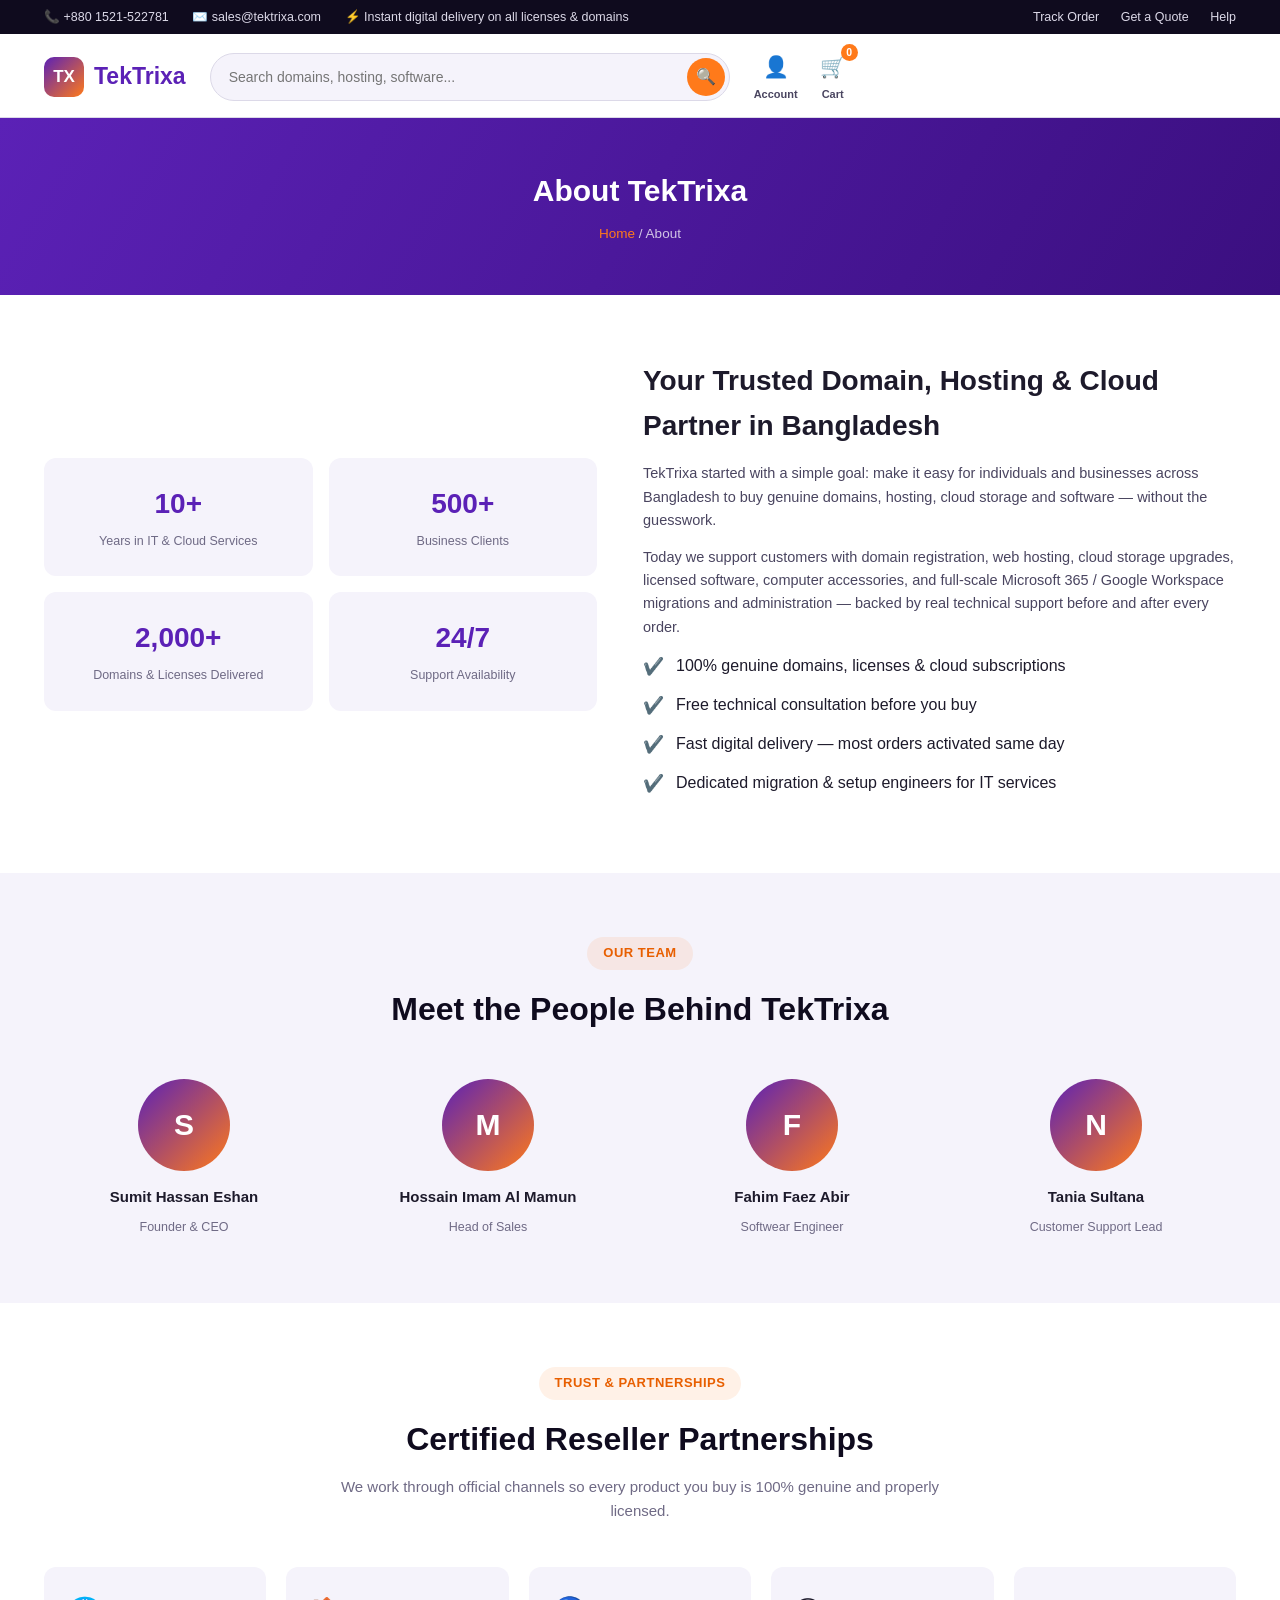
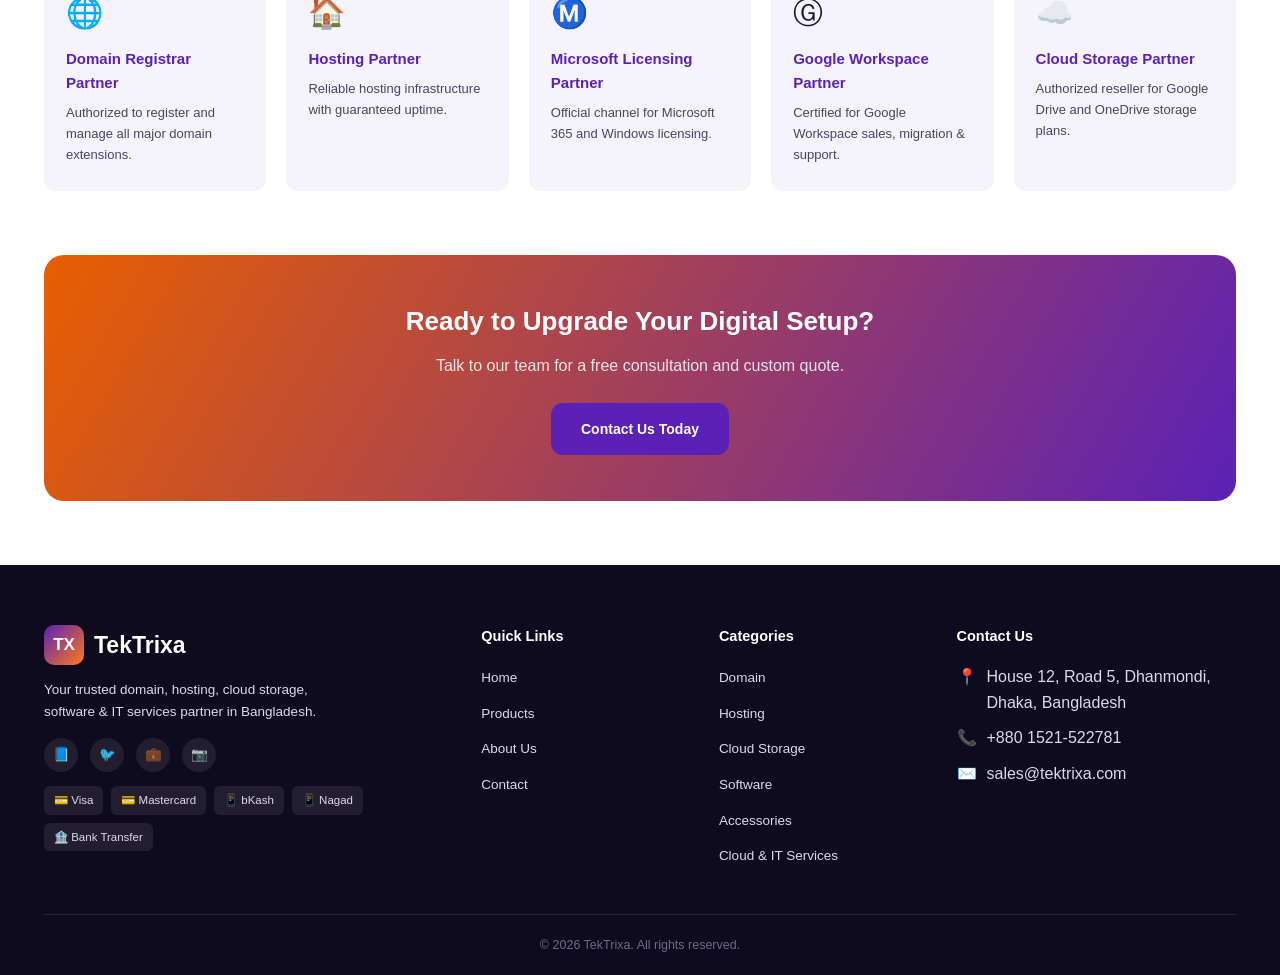
==== about.html @ f8a64059 "Update about.html" ====
<!DOCTYPE html>
<html lang="en">
<head>
  <meta charset="UTF-8" />
  <meta name="viewport" content="width=device-width, initial-scale=1.0" />
  <title>About Us | TekTrixa</title>
  <meta name="description" content="Learn about TekTrixa — Bangladesh's trusted partner for domains, hosting, cloud storage, software licensing and IT services." />
  <link rel="icon" href="data:image/svg+xml,<svg xmlns=%22http://www.w3.org/2000/svg%22 viewBox=%220 0 100 100%22><text y=%22.9em%22 font-size=%2290%22>⚡</text></svg>" />
  <link rel="stylesheet" href="css/style.css" />
</head>
<body>

  <div class="top-bar">
    <div class="container">
      <div class="tb-left">
        <span>📞 +880 1521-522781</span>
        <span>✉️ sales@tektrixa.com</span>
        <span>⚡ Instant digital delivery on all licenses & domains</span>
      </div>
      <div class="tb-right">
        <a href="contact.html">Track Order</a>
        <a href="contact.html">Get a Quote</a>
        <a href="contact.html">Help</a>
      </div>
    </div>
  </div>

  <header class="navbar">
    <div class="container">
      <a href="index.html" class="logo"><span class="logo-mark">TX</span> TekTrixa</a>
      <div class="navbar-search">
        <input type="text" placeholder="Search domains, hosting, software..." class="site-search" onkeydown="if(event.key==='Enter'){window.location.href='products.html?q='+encodeURIComponent(this.value)}" />
        <button onclick="window.location.href='products.html?q='+encodeURIComponent(document.querySelector('.navbar-search input').value)">🔍</button>
      </div>
      <div class="nav-actions">
        <a href="about.html" class="nav-action-item"><span class="icon">👤</span>Account</a>
        <a href="cart.html" class="nav-action-item"><span class="icon">🛒</span>Cart<span class="cart-count">0</span></a>
        <button class="hamburger" onclick="toggleMobileNav()">☰</button>
      </div>
    </div>
    <div class="mobile-nav" id="mobile-nav">
      <a href="index.html">Home</a>
      <a href="products.html">Products</a>
      <a href="about.html">About</a>
      <a href="contact.html">Contact</a>
      <a href="cart.html">Cart</a>
    </div>
  </header>

  <div class="page-header">
    <div class="container">
      <h1>About TekTrixa</h1>
      <div class="breadcrumb"><a href="index.html">Home</a> / About</div>
    </div>
  </div>

  <section>
    <div class="container">
      <div class="about-grid">
        <div class="about-visual">
          <div class="stat-box">
            <div class="card"><strong>10+</strong><span>Years in IT & Cloud Services</span></div>
            <div class="card"><strong>500+</strong><span>Business Clients</span></div>
            <div class="card"><strong>2,000+</strong><span>Domains & Licenses Delivered</span></div>
            <div class="card"><strong>24/7</strong><span>Support Availability</span></div>
          </div>
        </div>
        <div class="about-text">
          <h2>Your Trusted Domain, Hosting & Cloud Partner in Bangladesh</h2>
          <p>TekTrixa started with a simple goal: make it easy for individuals and businesses across Bangladesh to buy genuine domains, hosting, cloud storage and software — without the guesswork.</p>
          <p>Today we support customers with domain registration, web hosting, cloud storage upgrades, licensed software, computer accessories, and full-scale Microsoft 365 / Google Workspace migrations and administration — backed by real technical support before and after every order.</p>
          <ul class="mission-list">
            <li><span class="icon">✔️</span> <span>100% genuine domains, licenses & cloud subscriptions</span></li>
            <li><span class="icon">✔️</span> <span>Free technical consultation before you buy</span></li>
            <li><span class="icon">✔️</span> <span>Fast digital delivery — most orders activated same day</span></li>
            <li><span class="icon">✔️</span> <span>Dedicated migration & setup engineers for IT services</span></li>
          </ul>
        </div>
      </div>
    </div>
  </section>

  <section style="background: var(--gray-100);">
    <div class="container">
      <div class="section-header">
        <span class="eyebrow">Our Team</span>
        <h2>Meet the People Behind TekTrixa</h2>
      </div>
      <div class="team-grid">
        <div class="team-card"><div class="avatar">S</div><h3>Sumit Hassan Eshan</h3><span>Founder & CEO</span></div>
        <div class="team-card"><div class="avatar">M</div><h3>Hossain Imam Al Mamun</h3><span>Head of Sales</span></div>
        <div class="team-card"><div class="avatar">F</div><h3>Fahim Faez Abir</h3><span>Softwear Engineer</span></div>
        <div class="team-card"><div class="avatar">N</div><h3>Tania Sultana</h3><span>Customer Support Lead</span></div>
      </div>
    </div>
  </section>

  <section>
    <div class="container">
      <div class="section-header">
        <span class="eyebrow">Trust & Partnerships</span>
        <h2>Certified Reseller Partnerships</h2>
        <p>We work through official channels so every product you buy is 100% genuine and properly licensed.</p>
      </div>
      <div class="branch-grid">
        <div class="branch-card"><div class="icon">🌐</div><h4>Domain Registrar Partner</h4><p>Authorized to register and manage all major domain extensions.</p></div>
        <div class="branch-card"><div class="icon">🏠</div><h4>Hosting Partner</h4><p>Reliable hosting infrastructure with guaranteed uptime.</p></div>
        <div class="branch-card"><div class="icon">Ⓜ️</div><h4>Microsoft Licensing Partner</h4><p>Official channel for Microsoft 365 and Windows licensing.</p></div>
        <div class="branch-card"><div class="icon">Ⓖ</div><h4>Google Workspace Partner</h4><p>Certified for Google Workspace sales, migration & support.</p></div>
        <div class="branch-card"><div class="icon">☁️</div><h4>Cloud Storage Partner</h4><p>Authorized reseller for Google Drive and OneDrive storage plans.</p></div>
      </div>
    </div>
  </section>

  <section style="padding-top:0;">
    <div class="container">
      <div class="cta-banner">
        <h2>Ready to Upgrade Your Digital Setup?</h2>
        <p>Talk to our team for a free consultation and custom quote.</p>
        <a href="contact.html" class="btn btn-primary">Contact Us Today</a>
      </div>
    </div>
  </section>

  <footer>
    <div class="container">
      <div class="footer-grid">
        <div class="footer-about">
          <div class="logo"><span class="logo-mark">TX</span> TekTrixa</div>
          <p>Your trusted domain, hosting, cloud storage, software & IT services partner in Bangladesh.</p>
          <div class="social-links"><a href="#">📘</a><a href="#">🐦</a><a href="#">💼</a><a href="#">📷</a></div>
          <div class="payment-badges"><span>💳 Visa</span><span>💳 Mastercard</span><span>📱 bKash</span><span>📱 Nagad</span><span>🏦 Bank Transfer</span></div>
        </div>
        <div>
          <h4>Quick Links</h4>
          <ul>
            <li><a href="index.html">Home</a></li>
            <li><a href="products.html">Products</a></li>
            <li><a href="about.html">About Us</a></li>
            <li><a href="contact.html">Contact</a></li>
          </ul>
        </div>
        <div>
          <h4>Categories</h4>
          <ul>
            <li><a href="products.html?cat=domain">Domain</a></li>
            <li><a href="products.html?cat=hosting">Hosting</a></li>
            <li><a href="products.html?cat=cloudstorage">Cloud Storage</a></li>
            <li><a href="products.html?cat=software">Software</a></li>
            <li><a href="products.html?cat=accessories">Accessories</a></li>
            <li><a href="products.html?cat=itservices">Cloud & IT Services</a></li>
          </ul>
        </div>
        <div class="footer-contact">
          <h4>Contact Us</h4>
          <ul>
            <li>📍 <span>House 12, Road 5, Dhanmondi, Dhaka, Bangladesh</span></li>
            <li>📞 <span>+880 1521-522781</span></li>
            <li>✉️ <span>sales@tektrixa.com</span></li>
          </ul>
        </div>
      </div>
      <div class="footer-bottom">© <span id="year"></span> TekTrixa. All rights reserved.</div>
    </div>
  </footer>

  <div class="toast" id="toast"></div>
  <script src="js/script.js"></script>
</body>
</html>
---- css/style.css ----
/* ==========================================================================
   TekTrixa — Microsoft 365, Google Workspace, Domains, Hosting & IT Services
   Global Stylesheet
   ========================================================================== */

:root {
  --primary: #5b21b6;
  --primary-dark: #3b0f80;
  --primary-light: #7c3aed;
  --accent: #ff7a1a;
  --accent-dark: #e85f00;
  --dark: #0f0b1e;
  --gray-900: #1d1a2b;
  --gray-700: #4a4560;
  --gray-500: #6f6a85;
  --gray-300: #dcd9e8;
  --gray-100: #f5f3fb;
  --white: #ffffff;
  --success: #16a34a;
  --danger: #e11d48;
  --gold: #f59e0b;
  --radius: 12px;
  --shadow: 0 4px 20px rgba(91, 33, 182, 0.08);
  --shadow-lg: 0 14px 40px rgba(91, 33, 182, 0.16);
  --max-width: 1240px;
  --transition: all 0.25s ease;
}

* { margin: 0; padding: 0; box-sizing: border-box; }
html { scroll-behavior: smooth; }
body {
  font-family: 'Segoe UI', -apple-system, BlinkMacSystemFont, Roboto, Helvetica, Arial, sans-serif;
  color: var(--gray-900);
  background: var(--white);
  line-height: 1.6;
}
img { max-width: 100%; display: block; }
a { text-decoration: none; color: inherit; }
ul { list-style: none; }
button { font-family: inherit; cursor: pointer; border: none; background: none; }

.container { max-width: var(--max-width); margin: 0 auto; padding: 0 24px; }
section { padding: 64px 0; }

.section-header { text-align: center; max-width: 640px; margin: 0 auto 44px; }
.section-header .eyebrow {
  display: inline-block; color: var(--accent-dark); background: rgba(255,122,26,0.1);
  padding: 6px 16px; border-radius: 999px; font-size: 13px; font-weight: 700;
  letter-spacing: 0.5px; text-transform: uppercase; margin-bottom: 14px;
}
.section-header h2 { font-size: 32px; margin-bottom: 10px; color: var(--dark); }
.section-header p { color: var(--gray-500); font-size: 15px; }

/* ---------- Buttons ---------- */
.btn {
  display: inline-flex; align-items: center; justify-content: center; gap: 8px;
  padding: 13px 28px; border-radius: var(--radius); font-weight: 700; font-size: 14px;
  transition: var(--transition); cursor: pointer; border: 2px solid transparent;
}
.btn-primary { background: var(--primary); color: var(--white); }
.btn-primary:hover { background: var(--primary-dark); transform: translateY(-2px); }
.btn-accent { background: var(--accent); color: var(--white); }
.btn-accent:hover { background: var(--accent-dark); transform: translateY(-2px); }
.btn-outline { background: transparent; border-color: var(--white); color: var(--white); }
.btn-outline:hover { background: var(--white); color: var(--primary); }
.btn-block { width: 100%; }
.btn-sm { padding: 8px 16px; font-size: 13px; }

/* ---------- Utility Top Bar ---------- */
.top-bar { background: var(--dark); color: var(--gray-300); font-size: 12.5px; padding: 7px 0; }
.top-bar .container { display: flex; justify-content: space-between; flex-wrap: wrap; gap: 8px; }
.top-bar a { color: var(--gray-300); }
.top-bar .tb-left span { margin-right: 20px; }
.top-bar .tb-right a { margin-left: 18px; }
.top-bar .tb-right a:hover { color: var(--accent); }

/* ---------- Navbar (search + actions) ---------- */
.navbar { position: sticky; top: 0; z-index: 200; background: var(--white); box-shadow: 0 1px 0 var(--gray-300); }
.navbar .container { display: flex; align-items: center; gap: 24px; padding-top: 16px; padding-bottom: 14px; }
.logo { display: flex; align-items: center; gap: 10px; font-size: 23px; font-weight: 800; color: var(--primary); flex-shrink: 0; }
.logo .logo-mark {
  width: 40px; height: 40px; border-radius: 10px;
  background: linear-gradient(135deg, var(--primary), var(--accent));
  display: flex; align-items: center; justify-content: center; color: var(--white); font-size: 17px; font-weight: 800;
}
.navbar-search { flex: 1; display: flex; align-items: center; background: var(--gray-100); border: 1px solid var(--gray-300); border-radius: 999px; padding: 4px 4px 4px 18px; max-width: 520px; }
.navbar-search input { flex: 1; border: none; background: transparent; outline: none; font-size: 14px; padding: 8px 0; }
.navbar-search button { background: var(--accent); color: var(--white); width: 38px; height: 38px; border-radius: 999px; display: flex; align-items: center; justify-content: center; font-size: 16px; flex-shrink: 0; }
.nav-actions { display: flex; align-items: center; gap: 22px; flex-shrink: 0; }
.nav-action-item { display: flex; flex-direction: column; align-items: center; font-size: 11px; color: var(--gray-700); position: relative; font-weight: 600; }
.nav-action-item .icon { font-size: 21px; margin-bottom: 2px; }
.cart-count {
  position: absolute; top: -6px; right: -12px; background: var(--accent); color: var(--white);
  font-size: 10.5px; font-weight: 700; min-width: 17px; height: 17px; border-radius: 999px;
  display: flex; align-items: center; justify-content: center; padding: 0 4px;
}
.hamburger { display: none; font-size: 26px; }

/* ---------- Mega Category Nav ---------- */
.category-nav { background: var(--primary); position: relative; z-index: 150; }
.category-nav .container { display: flex; align-items: stretch; }
.cat-nav-toggle {
  display: flex; align-items: center; gap: 10px; color: var(--white); font-weight: 700; font-size: 14px;
  background: var(--primary-dark); padding: 14px 20px; flex-shrink: 0; border-radius: 6px 6px 0 0;
}
.cat-nav-links { display: flex; overflow-x: auto; scrollbar-width: none; }
.cat-nav-links::-webkit-scrollbar { display: none; }
.cat-nav-links a {
  color: rgba(255,255,255,0.9); font-size: 13.5px; font-weight: 600; padding: 14px 16px;
  white-space: nowrap; display: flex; align-items: center; gap: 6px; transition: var(--transition);
}
.cat-nav-links a:hover { background: rgba(255,255,255,0.1); color: var(--white); }

/* ---------- Hero Slider ---------- */
.hero-slider { position: relative; overflow: hidden; min-height: 460px; display: flex; align-items: center; }
.hero-slide {
  position: absolute; inset: 0; display: flex; align-items: center; opacity: 0; pointer-events: none;
  transition: opacity 0.6s ease; padding: 60px 0;
}
.hero-slide.active { opacity: 1; pointer-events: auto; position: relative; }
.hero-slide.s1 { background: linear-gradient(120deg, #5b21b6 0%, #3b0f80 60%, #1a0640 100%); }
.hero-slide.s2 { background: linear-gradient(120deg, #b91c1c 0%, #7f1d1d 60%, #2c0808 100%); }
.hero-slide.s3 { background: linear-gradient(120deg, #0e7490 0%, #155e75 60%, #082f36 100%); }
.hero-slide .container { display: flex; align-items: center; gap: 48px; flex-wrap: wrap; position: relative; z-index: 2; }
.hero-text { flex: 1 1 440px; color: var(--white); }
.hero-text .tag { display: inline-block; background: rgba(255,255,255,0.15); color: var(--white); padding: 6px 16px; border-radius: 999px; font-size: 12.5px; font-weight: 700; margin-bottom: 18px; }
.hero-text h1 { font-size: 42px; line-height: 1.2; margin-bottom: 16px; }
.hero-text h1 span { color: var(--accent); }
.hero-text p { font-size: 16px; color: rgba(255,255,255,0.85); margin-bottom: 26px; max-width: 460px; }
.hero-cta { display: flex; gap: 14px; flex-wrap: wrap; }
.hero-visual { flex: 1 1 340px; display: flex; align-items: center; justify-content: center; }
.hero-orb-grid { display: grid; grid-template-columns: 1fr 1fr; gap: 16px; width: 100%; max-width: 340px; }
.hero-orb {
  background: rgba(255,255,255,0.1); border: 1px solid rgba(255,255,255,0.2); border-radius: 18px;
  padding: 26px 14px; text-align: center; backdrop-filter: blur(6px); color: var(--white);
}
.hero-orb .icon { font-size: 34px; margin-bottom: 8px; }
.hero-orb span { font-size: 13px; color: rgba(255,255,255,0.8); }
.hero-dots { position: absolute; bottom: 20px; left: 50%; transform: translateX(-50%); display: flex; gap: 8px; z-index: 3; }
.hero-dots button { width: 9px; height: 9px; border-radius: 50%; background: rgba(255,255,255,0.4); transition: var(--transition); }
.hero-dots button.active { background: var(--white); width: 24px; border-radius: 5px; }
.hero-arrow { position: absolute; top: 50%; transform: translateY(-50%); z-index: 3; width: 42px; height: 42px; border-radius: 50%; background: rgba(255,255,255,0.15); color: var(--white); font-size: 20px; display: flex; align-items: center; justify-content: center; transition: var(--transition); }
.hero-arrow:hover { background: rgba(255,255,255,0.3); }
.hero-arrow.prev { left: 20px; }
.hero-arrow.next { right: 20px; }

/* ---------- Featured Category Strip ---------- */
.quickcat-strip { background: var(--gray-100); padding: 30px 0; }
.quickcat-grid { display: flex; justify-content: space-between; gap: 14px; flex-wrap: wrap; }
.quickcat-item { display: flex; flex-direction: column; align-items: center; gap: 8px; flex: 1 1 100px; text-align: center; }
.quickcat-item .circle {
  width: 62px; height: 62px; border-radius: 50%; background: var(--white); box-shadow: var(--shadow);
  display: flex; align-items: center; justify-content: center; font-size: 26px; transition: var(--transition);
}
.quickcat-item:hover .circle { background: var(--primary); color: var(--white); transform: translateY(-4px); }
.quickcat-item span { font-size: 12.5px; font-weight: 600; color: var(--gray-700); }

/* ---------- Trust / Info bar ---------- */
.trust-bar { background: var(--white); border-bottom: 1px solid var(--gray-300); padding: 26px 0; }
.trust-bar .container { display: flex; justify-content: space-between; flex-wrap: wrap; gap: 20px; }
.trust-item { display: flex; align-items: center; gap: 12px; color: var(--gray-700); font-weight: 600; font-size: 13.5px; }
.trust-item .icon { font-size: 22px; color: var(--primary); }

/* ---------- Partner / Certification Banner ---------- */
.store-banner {
  background: linear-gradient(120deg, var(--primary), var(--primary-dark));
  border-radius: 20px; padding: 40px; color: var(--white);
  display: flex; align-items: center; justify-content: space-between; flex-wrap: wrap; gap: 24px;
}
.store-banner .left { display: flex; align-items: center; gap: 18px; }
.store-banner .left .icon { font-size: 44px; }
.store-banner h3 { font-size: 22px; margin-bottom: 6px; }
.store-banner p { color: rgba(255,255,255,0.85); font-size: 14px; }
.store-branch-list { display: flex; gap: 10px; flex-wrap: wrap; }
.store-branch-list span {
  background: rgba(255,255,255,0.12); padding: 6px 14px; border-radius: 999px; font-size: 12.5px; font-weight: 600;
}

/* ---------- Product Grid & Card ---------- */
.products-toolbar { display: flex; justify-content: space-between; align-items: center; flex-wrap: wrap; gap: 16px; margin-bottom: 28px; }
.filter-tabs { display: flex; gap: 10px; flex-wrap: wrap; }
.filter-tabs button {
  padding: 9px 18px; border-radius: 999px; border: 1px solid var(--gray-300);
  font-size: 13.5px; font-weight: 600; color: var(--gray-700); transition: var(--transition);
}
.filter-tabs button:hover { border-color: var(--primary); color: var(--primary); }
.filter-tabs button.active { background: var(--primary); color: var(--white); border-color: var(--primary); }
.sort-select { padding: 9px 14px; border-radius: var(--radius); border: 1px solid var(--gray-300); font-size: 13.5px; color: var(--gray-700); }

.products-grid { display: grid; grid-template-columns: repeat(auto-fill, minmax(250px, 1fr)); gap: 24px; }
.product-card {
  background: var(--white); border: 1px solid var(--gray-300); border-radius: var(--radius);
  overflow: hidden; transition: var(--transition); display: flex; flex-direction: column; position: relative;
}
.product-card:hover { box-shadow: var(--shadow-lg); transform: translateY(-4px); border-color: var(--primary-light); }
.product-thumb {
  height: 130px; background: linear-gradient(135deg, var(--gray-100), #ece5fb);
  display: flex; align-items: center; justify-content: center; font-size: 50px; position: relative;
}
.product-thumb .badge { position: absolute; top: 10px; left: 10px; background: var(--primary); color: var(--white); font-size: 10.5px; font-weight: 700; padding: 4px 10px; border-radius: 999px; text-transform: uppercase; }
.product-thumb .badge.sale { background: var(--danger); }
.product-thumb .badge.hot { background: var(--gold); }
.product-body { padding: 16px; display: flex; flex-direction: column; gap: 6px; flex: 1; }
.product-cat { font-size: 11px; color: var(--primary); font-weight: 700; text-transform: uppercase; letter-spacing: 0.4px; }
.product-name { font-size: 15px; font-weight: 700; color: var(--dark); line-height: 1.35; }
.product-desc { font-size: 12.5px; color: var(--gray-500); flex: 1; line-height: 1.5; }
.product-rating { font-size: 12.5px; color: var(--gold); }
.product-save {
  font-size: 11.5px; color: var(--danger); font-weight: 700; background: rgba(225,29,72,0.08);
  display: inline-block; padding: 2px 8px; border-radius: 6px; width: fit-content;
}
.product-earn { font-size: 11px; color: var(--success); font-weight: 600; }
.product-footer { display: flex; align-items: center; justify-content: space-between; margin-top: 6px; gap: 8px; }
.product-price { font-size: 16px; font-weight: 800; color: var(--primary); line-height: 1.3; }
.product-price .old { display: block; font-size: 12px; color: var(--gray-500); text-decoration: line-through; font-weight: 500; }
.product-price .unit { display: block; font-size: 11px; color: var(--gray-500); font-weight: 600; }
.add-cart-btn { width: 38px; height: 38px; border-radius: 10px; background: var(--primary); color: var(--white); font-size: 18px; display: flex; align-items: center; justify-content: center; transition: var(--transition); flex-shrink: 0; }
.add-cart-btn:hover { background: var(--accent); }

/* ---------- Why Us ---------- */
.why-us-grid { display: grid; grid-template-columns: repeat(auto-fit, minmax(230px,1fr)); gap: 28px; }
.why-card { text-align: center; padding: 10px; }
.why-card .icon { width: 62px; height: 62px; margin: 0 auto 16px; border-radius: 16px; background: rgba(255,122,26,0.1); color: var(--accent-dark); display: flex; align-items: center; justify-content: center; font-size: 28px; }
.why-card h3 { font-size: 16px; margin-bottom: 8px; }
.why-card p { font-size: 13.5px; color: var(--gray-500); }

/* ---------- Testimonials ---------- */
.testimonials-grid { display: grid; grid-template-columns: repeat(auto-fit, minmax(270px,1fr)); gap: 24px; }
.testimonial-card { background: var(--gray-100); border-radius: var(--radius); padding: 26px; }
.testimonial-card .stars { color: var(--gold); margin-bottom: 10px; }
.testimonial-card p.quote { font-size: 13.5px; color: var(--gray-700); margin-bottom: 16px; }
.testimonial-author { display: flex; align-items: center; gap: 12px; }
.testimonial-author .avatar { width: 40px; height: 40px; border-radius: 50%; background: var(--primary); color: var(--white); display: flex; align-items: center; justify-content: center; font-weight: 700; }
.testimonial-author strong { display: block; font-size: 13.5px; }
.testimonial-author span { font-size: 11.5px; color: var(--gray-500); }

/* ---------- Newsletter CTA ---------- */
.cta-banner { background: linear-gradient(120deg, var(--accent-dark), var(--primary)); color: var(--white); border-radius: 20px; padding: 46px; text-align: center; }
.cta-banner h2 { font-size: 26px; margin-bottom: 10px; }
.cta-banner p { color: rgba(255,255,255,0.85); margin-bottom: 24px; }
.newsletter-form { display: flex; gap: 12px; max-width: 440px; margin: 0 auto; flex-wrap: wrap; justify-content: center; }
.newsletter-form input { flex: 1; min-width: 220px; padding: 13px 18px; border-radius: var(--radius); border: none; outline: none; }

/* ---------- Footer ---------- */
footer { background: var(--dark); color: var(--gray-300); padding: 60px 0 0; }
.footer-grid { display: grid; grid-template-columns: 2fr 1fr 1fr 1.4fr; gap: 38px; padding-bottom: 36px; }
.footer-grid h4 { color: var(--white); font-size: 14.5px; margin-bottom: 16px; }
.footer-grid p, .footer-grid a { font-size: 13.5px; color: var(--gray-300); }
.footer-grid ul li { margin-bottom: 10px; }
.footer-grid ul li a:hover { color: var(--accent); }
.footer-about .logo { color: var(--white); margin-bottom: 14px; }
.footer-about p { max-width: 280px; margin-bottom: 16px; }
.social-links { display: flex; gap: 12px; }
.social-links a { width: 34px; height: 34px; border-radius: 50%; background: rgba(255,255,255,0.08); display: flex; align-items: center; justify-content: center; }
.footer-contact li { display: flex; gap: 10px; margin-bottom: 12px; align-items: flex-start; }
.payment-badges { display: flex; gap: 8px; flex-wrap: wrap; margin-top: 14px; }
.payment-badges span { background: rgba(255,255,255,0.08); padding: 5px 10px; border-radius: 6px; font-size: 11.5px; }
.footer-bottom { border-top: 1px solid rgba(255,255,255,0.1); padding: 20px 0; text-align: center; font-size: 12.5px; color: var(--gray-500); }

/* ---------- Page Header ---------- */
.page-header { background: linear-gradient(120deg, var(--primary), var(--primary-dark)); color: var(--white); padding: 50px 0; text-align: center; }
.page-header h1 { font-size: 30px; margin-bottom: 8px; }
.page-header .breadcrumb { font-size: 13.5px; color: rgba(255,255,255,0.75); }
.page-header .breadcrumb a { color: var(--accent); }

/* ---------- About Page ---------- */
.about-grid { display: flex; gap: 46px; align-items: center; flex-wrap: wrap; }
.about-grid .about-visual { flex: 1 1 380px; }
.about-grid .about-text { flex: 1 1 420px; }
.about-visual .stat-box { display: grid; grid-template-columns: 1fr 1fr; gap: 16px; }
.stat-box .card { background: var(--gray-100); border-radius: var(--radius); padding: 24px; text-align: center; }
.stat-box .card strong { display: block; font-size: 28px; color: var(--primary); }
.stat-box .card span { font-size: 12.5px; color: var(--gray-500); }
.about-text h2 { font-size: 28px; margin-bottom: 14px; }
.about-text p { color: var(--gray-700); margin-bottom: 14px; font-size: 14.5px; }
.mission-list li { display: flex; gap: 12px; margin-bottom: 12px; align-items: flex-start; }
.mission-list .icon { color: var(--success); font-size: 17px; }

.team-grid { display: grid; grid-template-columns: repeat(auto-fit, minmax(210px,1fr)); gap: 24px; }
.team-card { text-align: center; }
.team-card .avatar { width: 92px; height: 92px; border-radius: 50%; margin: 0 auto 14px; background: linear-gradient(135deg, var(--primary), var(--accent)); display: flex; align-items: center; justify-content: center; color: var(--white); font-size: 30px; font-weight: 700; }
.team-card h3 { font-size: 15px; margin-bottom: 4px; }
.team-card span { font-size: 12.5px; color: var(--gray-500); }

.branch-grid { display: grid; grid-template-columns: repeat(auto-fit, minmax(220px,1fr)); gap: 20px; }
.branch-card { background: var(--gray-100); border-radius: var(--radius); padding: 22px; }
.branch-card h4 { font-size: 15px; margin-bottom: 8px; color: var(--primary); }
.branch-card p { font-size: 13px; color: var(--gray-700); margin-bottom: 4px; }
.branch-card .icon { font-size: 30px; margin-bottom: 10px; }

/* ---------- Contact Page ---------- */
.contact-wrap { display: grid; grid-template-columns: 1fr 1.2fr; gap: 40px; }
.contact-info-card { background: var(--gray-100); border-radius: var(--radius); padding: 30px; }
.contact-info-card .item { display: flex; gap: 16px; margin-bottom: 24px; align-items: flex-start; }
.contact-info-card .item .icon { width: 44px; height: 44px; border-radius: 12px; background: var(--primary); color: var(--white); display: flex; align-items: center; justify-content: center; font-size: 19px; flex-shrink: 0; }
.contact-info-card .item h4 { font-size: 14.5px; margin-bottom: 4px; }
.contact-info-card .item p, .contact-info-card .item a { font-size: 13.5px; color: var(--gray-700); }
.map-box { margin-top: 18px; border-radius: var(--radius); overflow: hidden; height: 190px; }

.contact-form-card { background: var(--white); border: 1px solid var(--gray-300); border-radius: var(--radius); padding: 30px; }
.form-row { display: grid; grid-template-columns: 1fr 1fr; gap: 18px; margin-bottom: 18px; }
.form-group { display: flex; flex-direction: column; gap: 6px; margin-bottom: 18px; }
.form-group label { font-size: 12.5px; font-weight: 600; color: var(--gray-700); }
.form-group input, .form-group select, .form-group textarea { padding: 12px 14px; border-radius: 8px; border: 1px solid var(--gray-300); outline: none; font-size: 14px; font-family: inherit; }
.form-group input:focus, .form-group textarea:focus, .form-group select:focus { border-color: var(--primary-light); }
.form-note { font-size: 12.5px; color: var(--gray-500); margin-top: 12px; }

/* ---------- Cart Page ---------- */
.cart-wrap { display: grid; grid-template-columns: 2fr 1fr; gap: 32px; align-items: start; }
.cart-table { width: 100%; border-collapse: collapse; }
.cart-table th { text-align: left; font-size: 11.5px; text-transform: uppercase; color: var(--gray-500); padding-bottom: 14px; border-bottom: 1px solid var(--gray-300); }
.cart-table td { padding: 18px 0; border-bottom: 1px solid var(--gray-300); vertical-align: middle; }
.cart-table td .unit { display: block; font-size: 11px; color: var(--gray-500); }
.cart-item-info { display: flex; align-items: center; gap: 16px; }
.cart-item-thumb { width: 58px; height: 58px; border-radius: 10px; background: var(--gray-100); display: flex; align-items: center; justify-content: center; font-size: 24px; flex-shrink: 0; }
.cart-item-info strong { display: block; font-size: 13.5px; }
.cart-item-info span { font-size: 11.5px; color: var(--gray-500); }
.qty-control { display: flex; align-items: center; gap: 10px; }
.qty-control button { width: 26px; height: 26px; border-radius: 6px; border: 1px solid var(--gray-300); font-weight: 700; }
.remove-btn { color: var(--danger); font-size: 12.5px; font-weight: 600; }
.summary-card { background: var(--gray-100); border-radius: var(--radius); padding: 26px; }
.summary-card h3 { font-size: 17px; margin-bottom: 18px; }
.summary-row { display: flex; justify-content: space-between; font-size: 13.5px; color: var(--gray-700); margin-bottom: 12px; }
.summary-row.total { font-size: 17px; font-weight: 800; color: var(--dark); border-top: 1px solid var(--gray-300); padding-top: 12px; }
.empty-cart { text-align: center; padding: 70px 20px; }
.empty-cart .icon { font-size: 56px; margin-bottom: 18px; }
.empty-cart p { color: var(--gray-500); margin-bottom: 22px; }

/* ---------- Toast ---------- */
.toast {
  position: fixed; bottom: 26px; right: 26px; background: var(--dark); color: var(--white);
  padding: 14px 22px; border-radius: 10px; font-size: 13.5px; box-shadow: var(--shadow-lg);
  transform: translateY(120%); opacity: 0; transition: all 0.35s ease; z-index: 999; display: flex; align-items: center; gap: 10px;
}
.toast.show { transform: translateY(0); opacity: 1; }
.toast .icon { color: var(--success); font-size: 17px; }

/* ---------- Responsive ---------- */
@media (max-width: 1000px) {
  .footer-grid { grid-template-columns: 1fr 1fr; }
  .contact-wrap { grid-template-columns: 1fr; }
  .cart-wrap { grid-template-columns: 1fr; }
  .about-grid { flex-direction: column; }
  .store-banner { flex-direction: column; align-items: flex-start; }
}
@media (max-width: 860px) {
  .navbar-search { display: none; }
  .category-nav { display: none; }
  .hamburger { display: block; }
  .hero-text h1 { font-size: 30px; }
  .hero-arrow { display: none; }
  .quickcat-item { flex: 1 1 70px; }
  .quickcat-item .circle { width: 52px; height: 52px; font-size: 21px; }
}
@media (max-width: 640px) {
  .form-row { grid-template-columns: 1fr; }
  .footer-grid { grid-template-columns: 1fr; }
  .section-header h2 { font-size: 24px; }
  .top-bar .tb-right span:not(:first-child), .top-bar .tb-left span:nth-child(2) { display: none; }
  .nav-actions { gap: 14px; }
}
@media (max-width: 480px) {
  .cart-table thead { display: none; }
  .cart-table, .cart-table tbody, .cart-table tr, .cart-table td { display: block; width: 100%; }
  .cart-table tr { margin-bottom: 16px; }
}

/* ---------- Mobile Nav Drawer ---------- */
.mobile-nav { display: none; flex-direction: column; background: var(--white); position: absolute; top: 100%; left: 0; right: 0; box-shadow: var(--shadow-lg); padding: 20px 24px; gap: 4px; z-index: 300; }
.mobile-nav.open { display: flex; }
.mobile-nav a { padding: 12px 0; font-weight: 600; color: var(--gray-700); border-bottom: 1px solid var(--gray-100); }
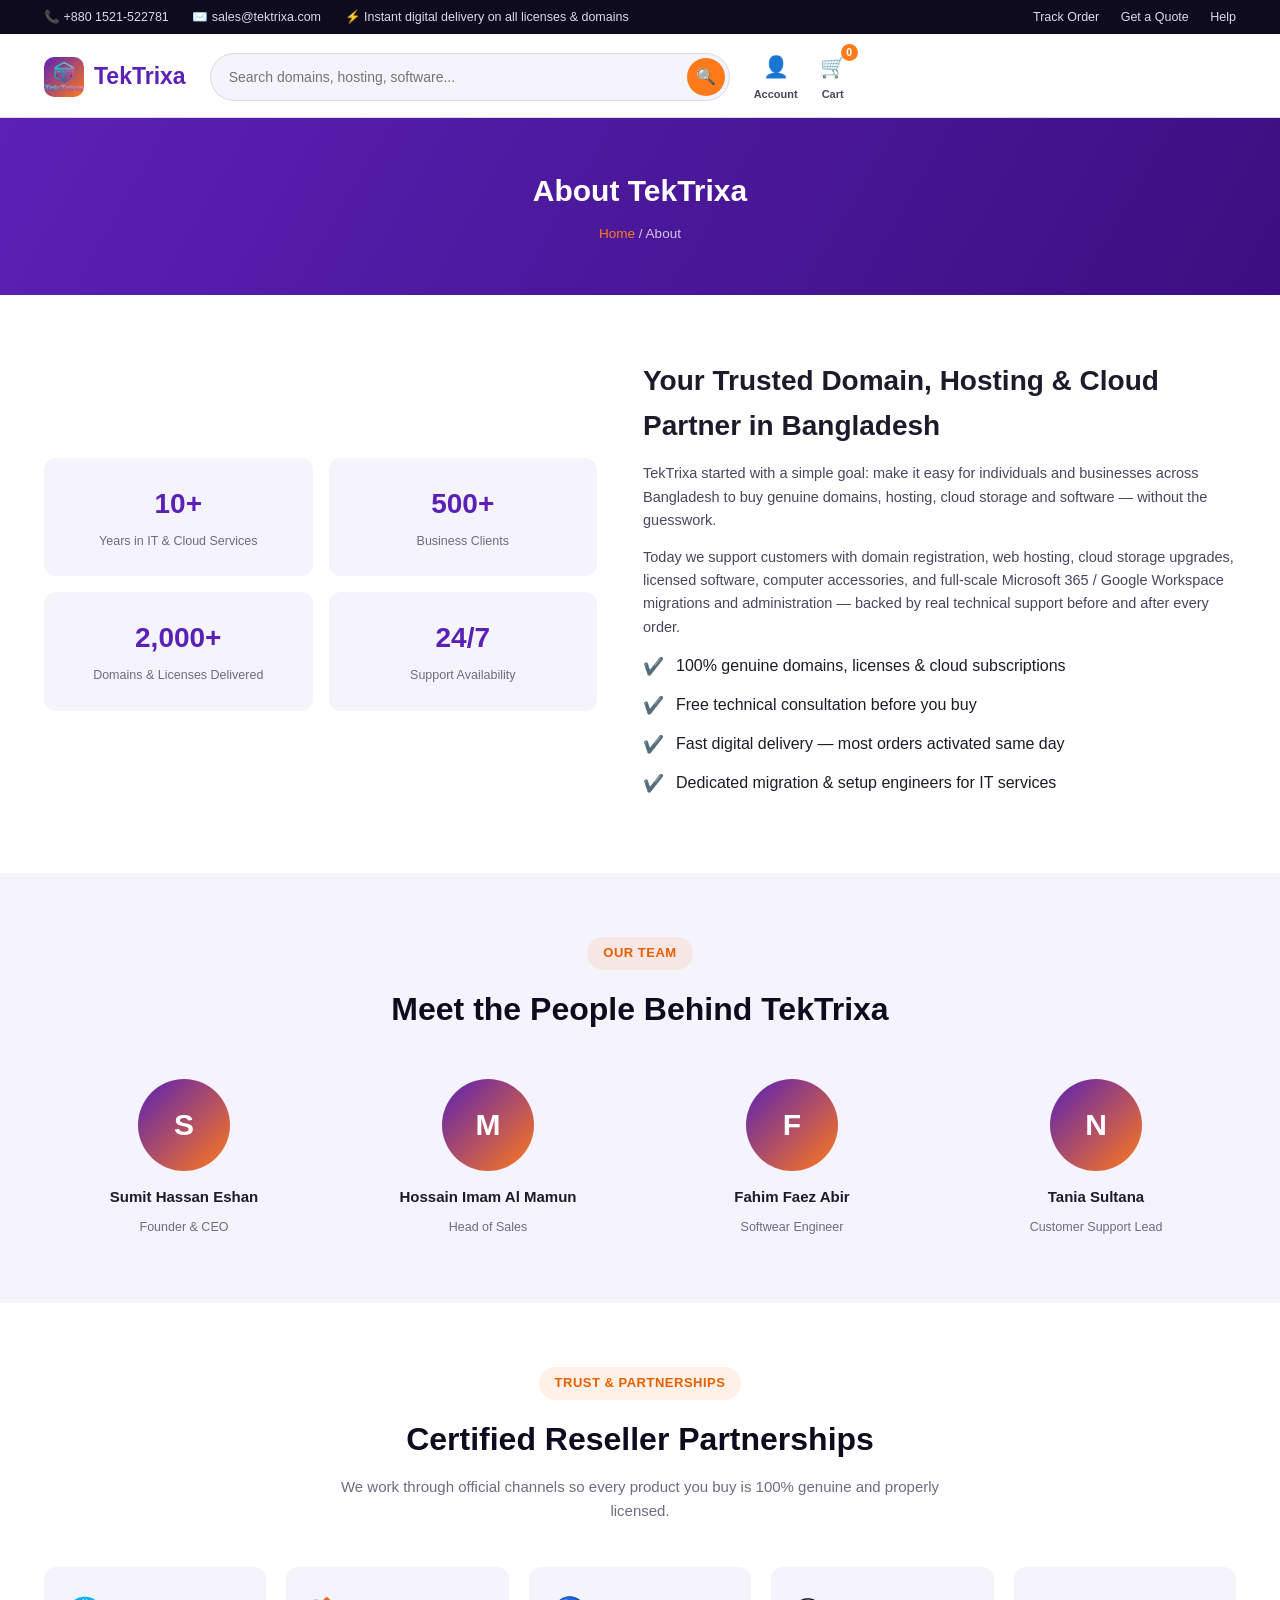
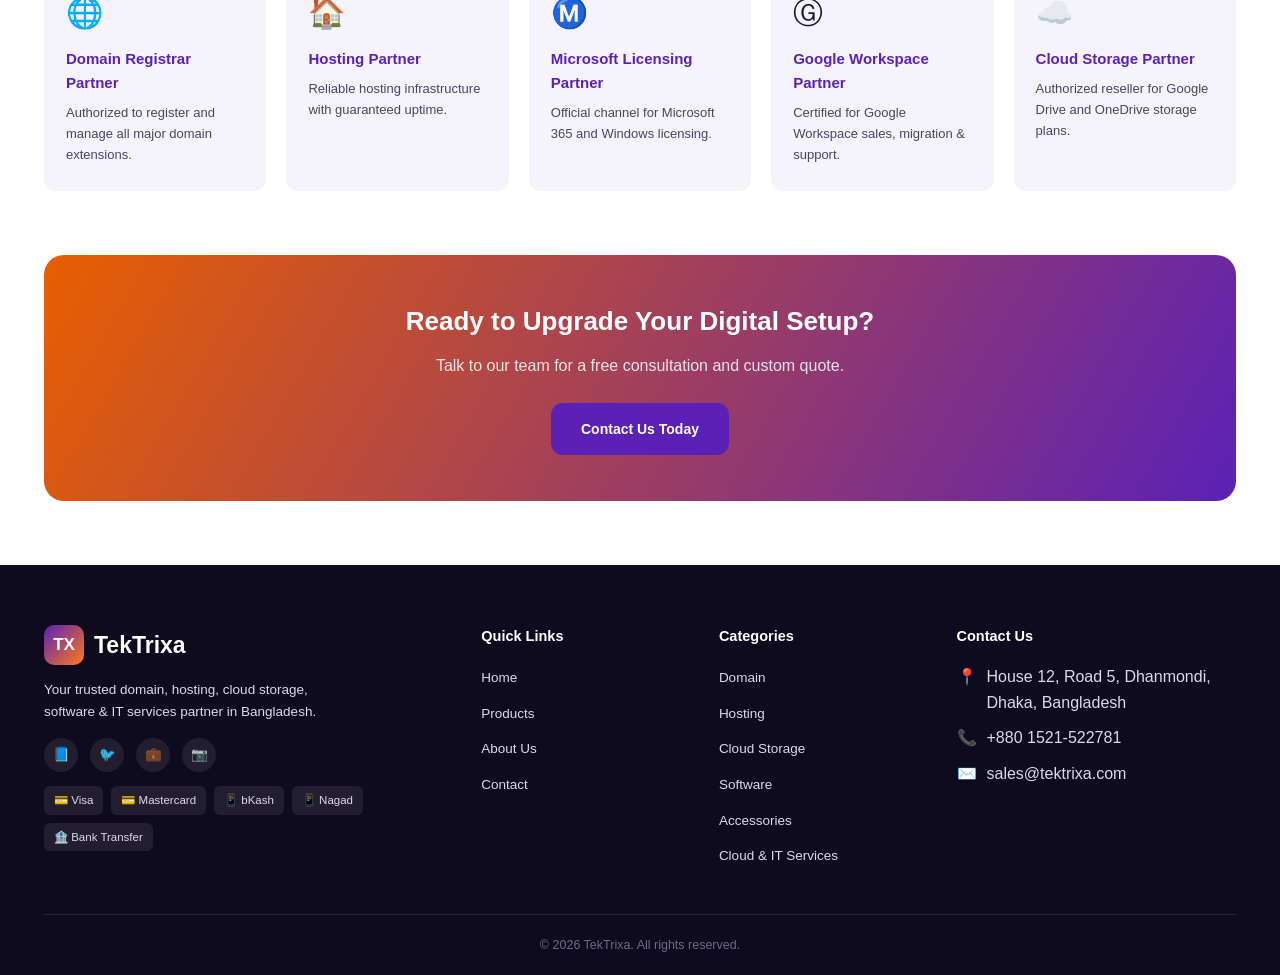
==== commit 384b9e84: "Update about.html" ====
--- a/about.html
+++ b/about.html
@@ -27,7 +27,7 @@
 
   <header class="navbar">
     <div class="container">
-      <a href="index.html" class="logo"><span class="logo-mark">TX</span> TekTrixa</a>
+      <a href="index.html" class="logo"><span class="logo-mark"><img src="image/Logo.png"></span> TekTrixa</a>
       <div class="navbar-search">
         <input type="text" placeholder="Search domains, hosting, software..." class="site-search" onkeydown="if(event.key==='Enter'){window.location.href='products.html?q='+encodeURIComponent(this.value)}" />
         <button onclick="window.location.href='products.html?q='+encodeURIComponent(document.querySelector('.navbar-search input').value)">🔍</button>
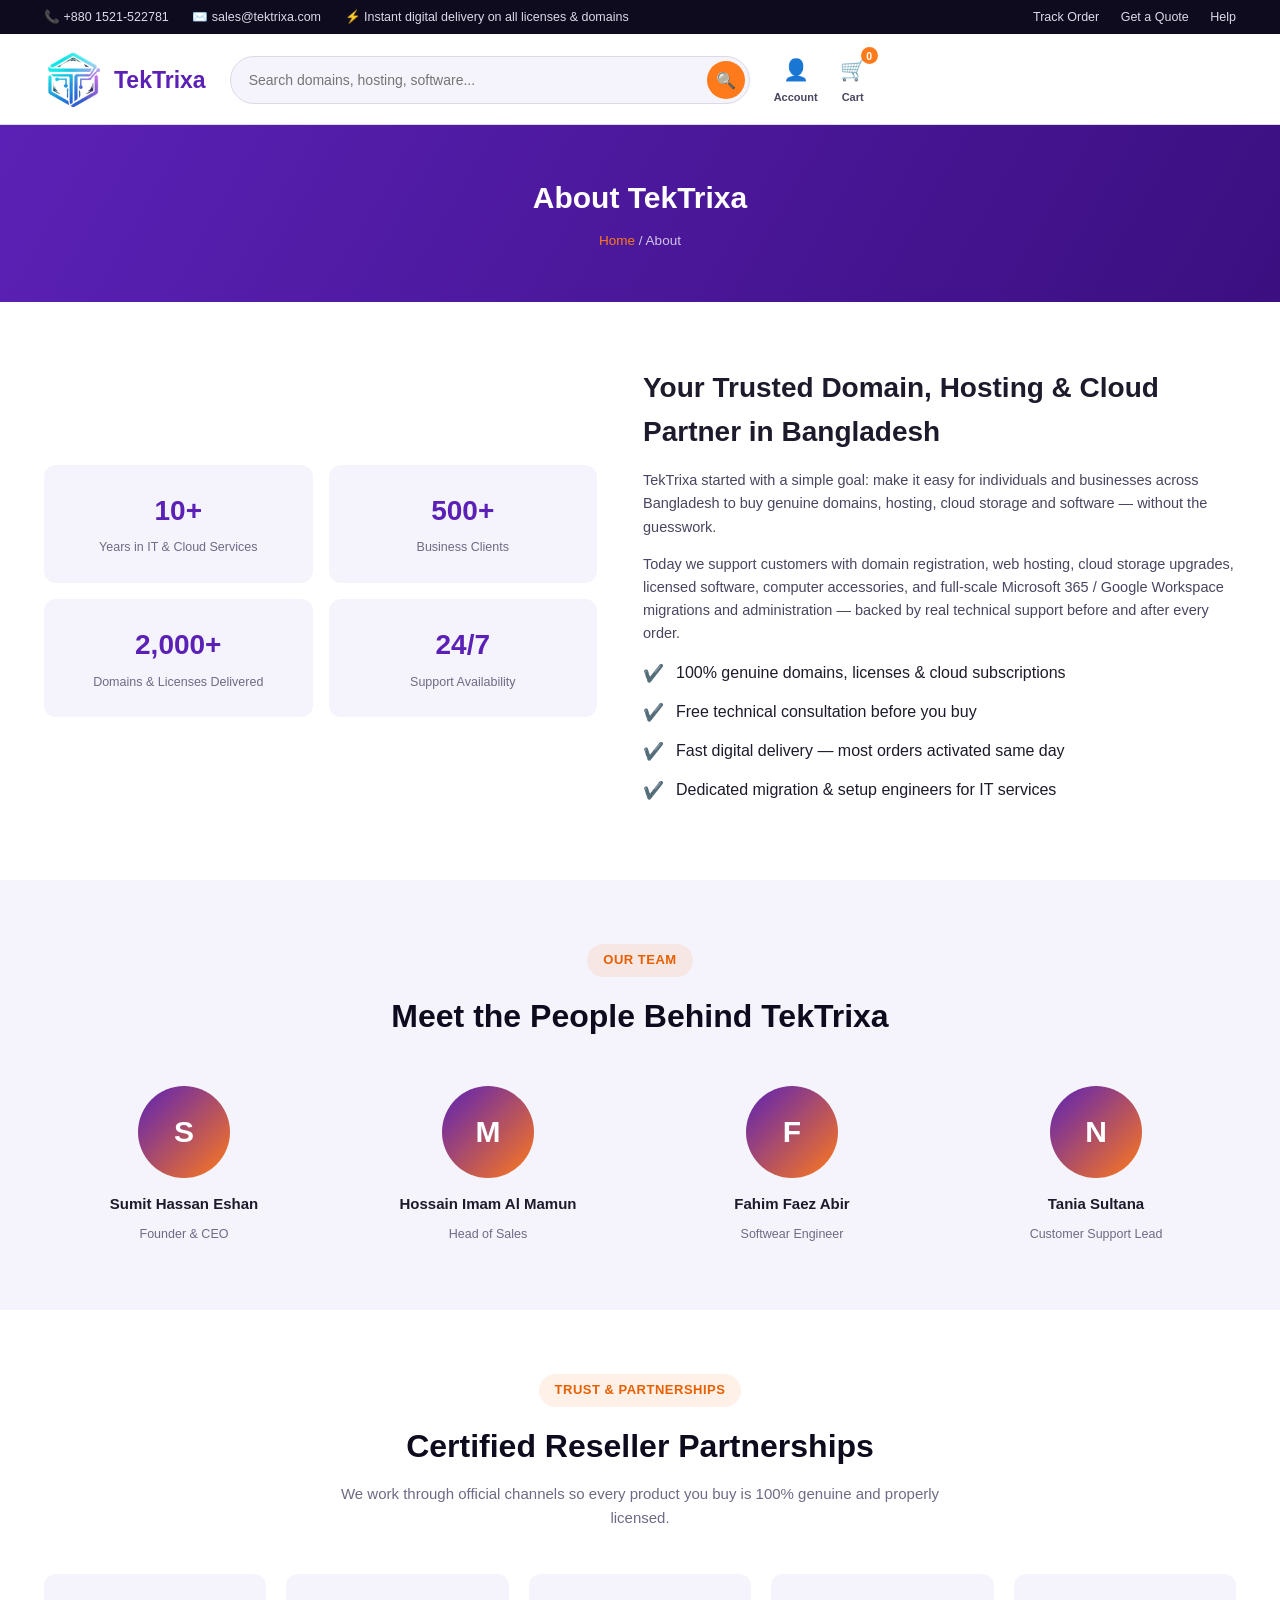
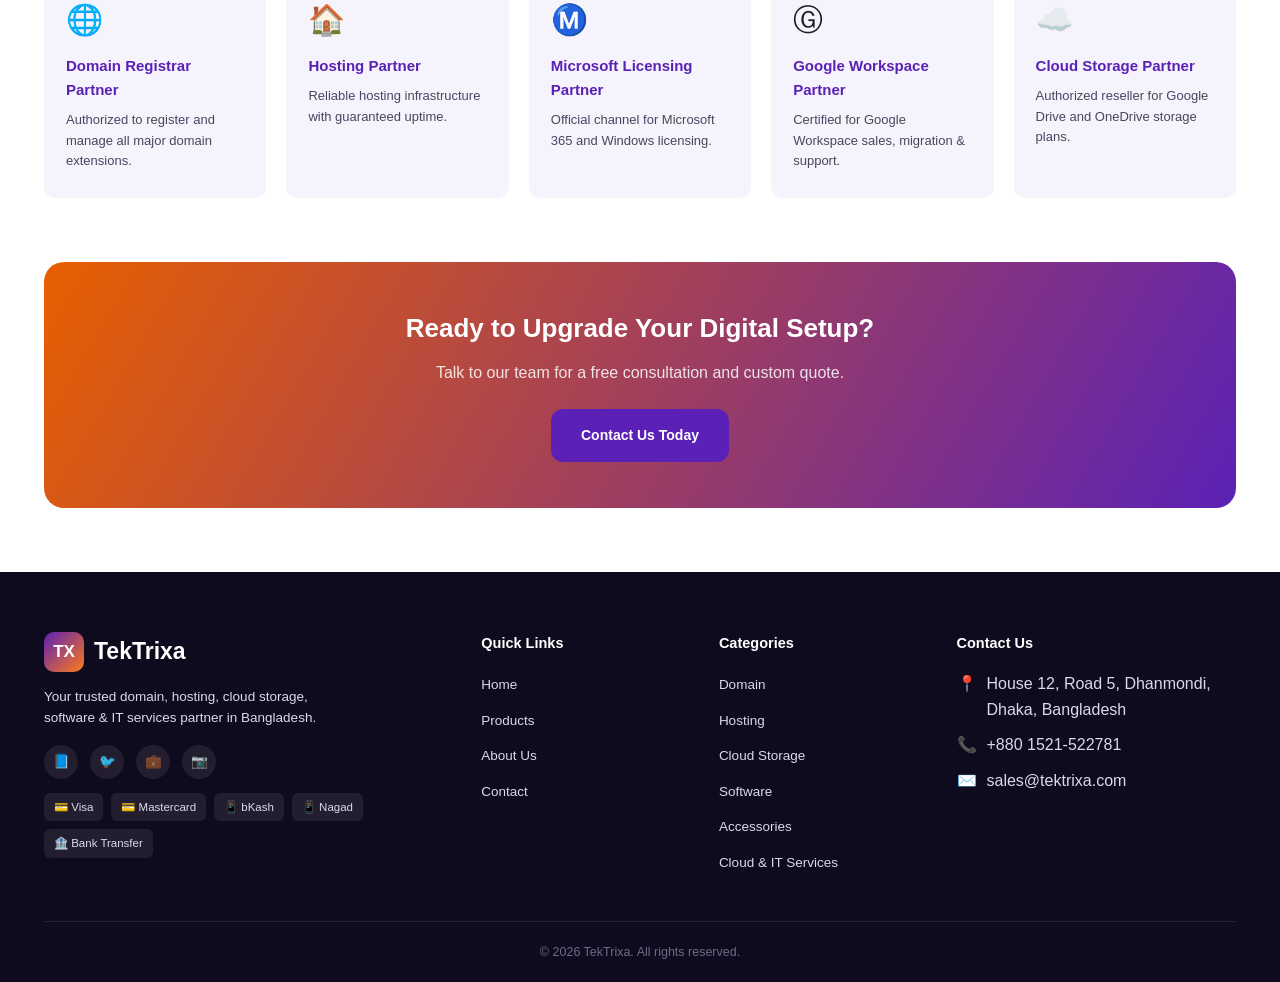
==== commit cc6e9964: "Update about.html" ====
--- a/about.html
+++ b/about.html
@@ -27,7 +27,7 @@
 
   <header class="navbar">
     <div class="container">
-      <a href="index.html" class="logo"><span class="logo-mark"><img src="image/Logo.png"></span> TekTrixa</a>
+      <a href="index.html" class="logo"><span><img src="image/Logo.png" width="60px" height="60px"></span> TekTrixa</a>
       <div class="navbar-search">
         <input type="text" placeholder="Search domains, hosting, software..." class="site-search" onkeydown="if(event.key==='Enter'){window.location.href='products.html?q='+encodeURIComponent(this.value)}" />
         <button onclick="window.location.href='products.html?q='+encodeURIComponent(document.querySelector('.navbar-search input').value)">🔍</button>
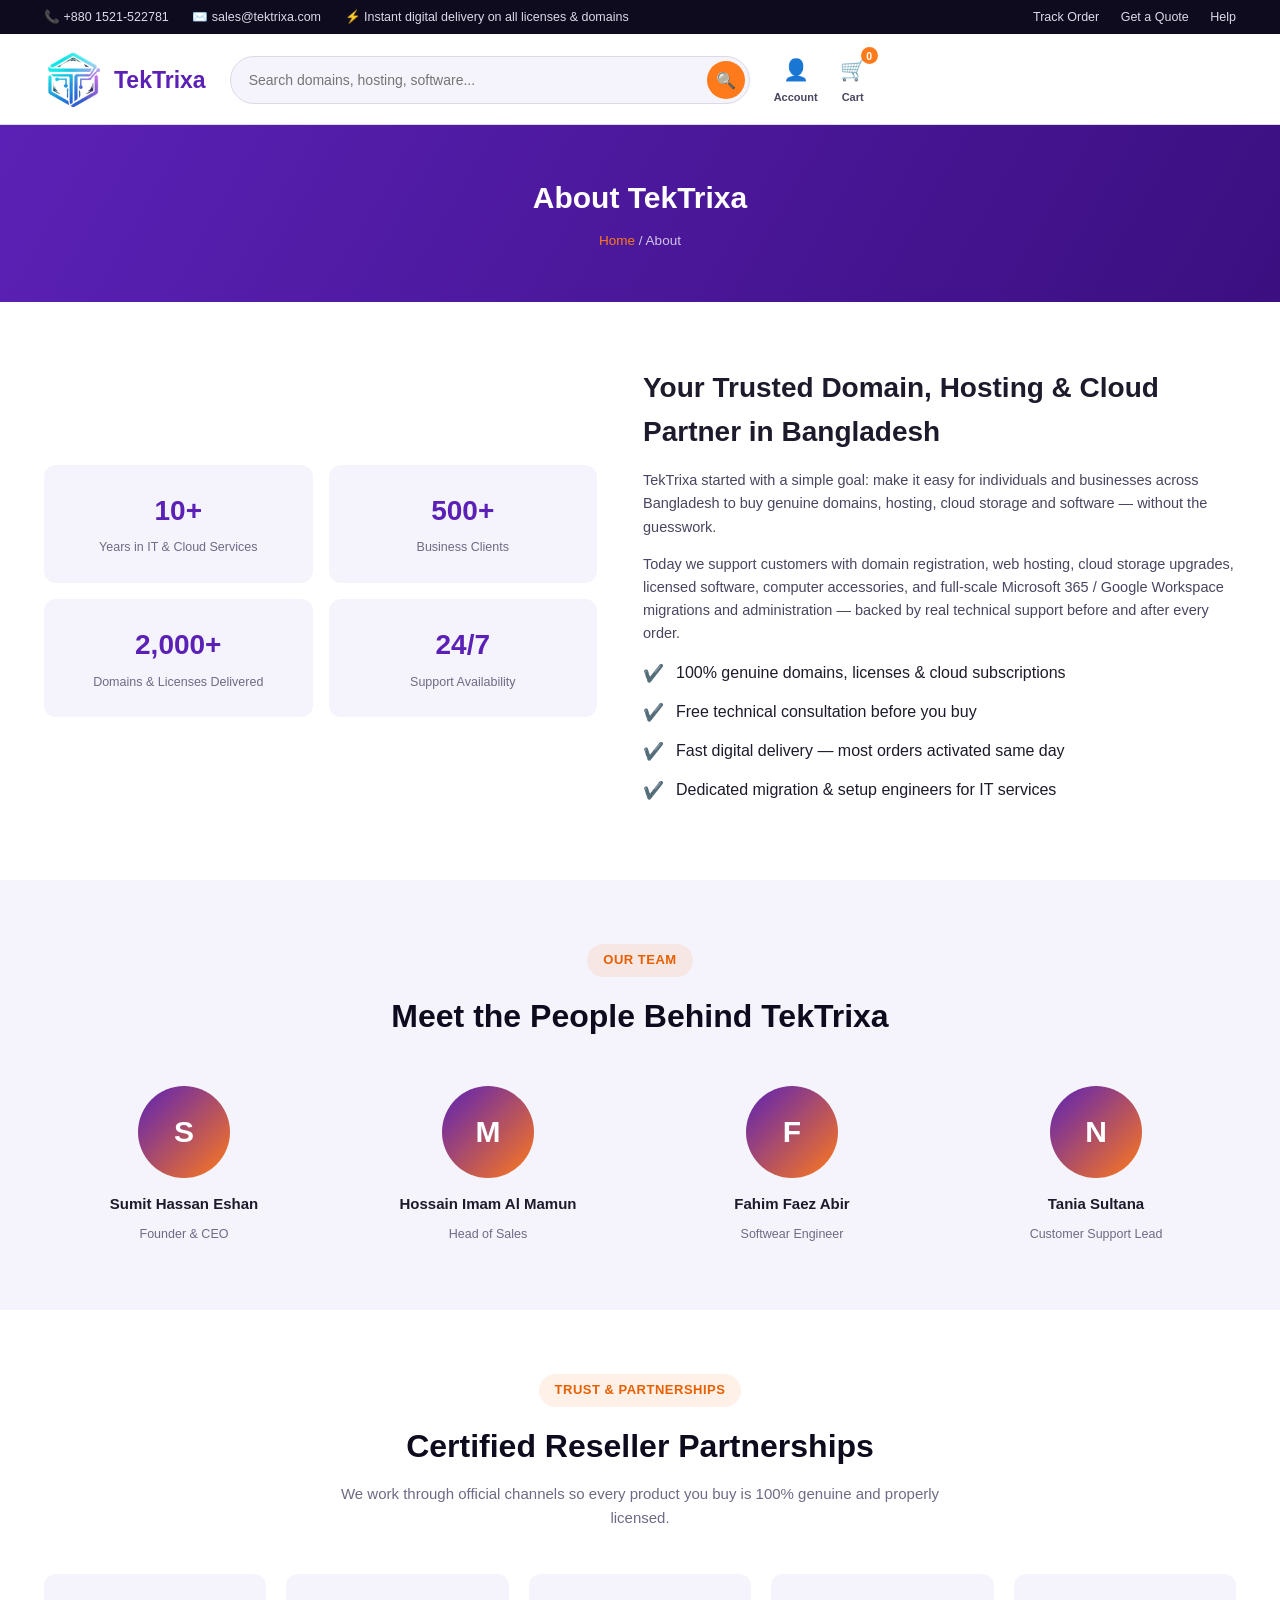
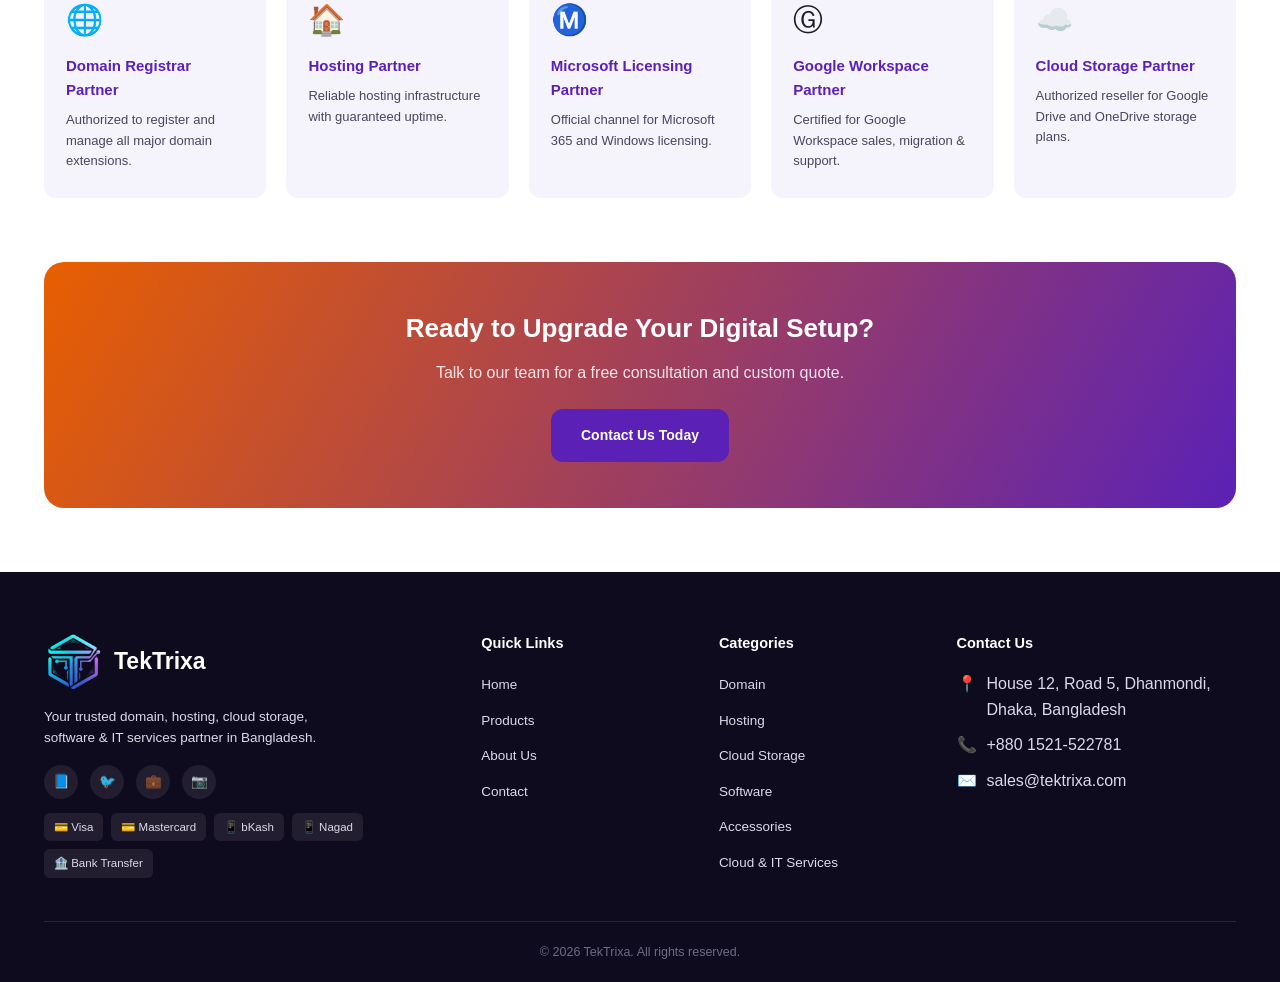
==== commit 96f2b9cf: "Update about.html" ====
--- a/about.html
+++ b/about.html
@@ -126,7 +126,7 @@
     <div class="container">
       <div class="footer-grid">
         <div class="footer-about">
-          <div class="logo"><span class="logo-mark">TX</span> TekTrixa</div>
+          <div class="logo"><span> <img src="image/Logo.png" width="60px" height="60px"> </span> TekTrixa</div>
           <p>Your trusted domain, hosting, cloud storage, software & IT services partner in Bangladesh.</p>
           <div class="social-links"><a href="#">📘</a><a href="#">🐦</a><a href="#">💼</a><a href="#">📷</a></div>
           <div class="payment-badges"><span>💳 Visa</span><span>💳 Mastercard</span><span>📱 bKash</span><span>📱 Nagad</span><span>🏦 Bank Transfer</span></div>
@@ -166,5 +166,23 @@
 
   <div class="toast" id="toast"></div>
   <script src="js/script.js"></script>
+  <script>
+    (function () {
+      const params = new URLSearchParams(window.location.search);
+      const cat = params.get("cat");
+      const q = params.get("q");
+      window.addEventListener("DOMContentLoaded", () => {
+        if (cat) {
+          const btn = document.querySelector(`.filter-tabs button[data-filter="${cat}"]`);
+          if (btn) btn.click();
+        }
+        if (q) {
+          document.querySelectorAll(".site-search").forEach((input) => (input.value = q));
+          currentSearch = q;
+          applyProductFilters();
+        }
+      });
+    })();
+  </script>
 </body>
 </html>
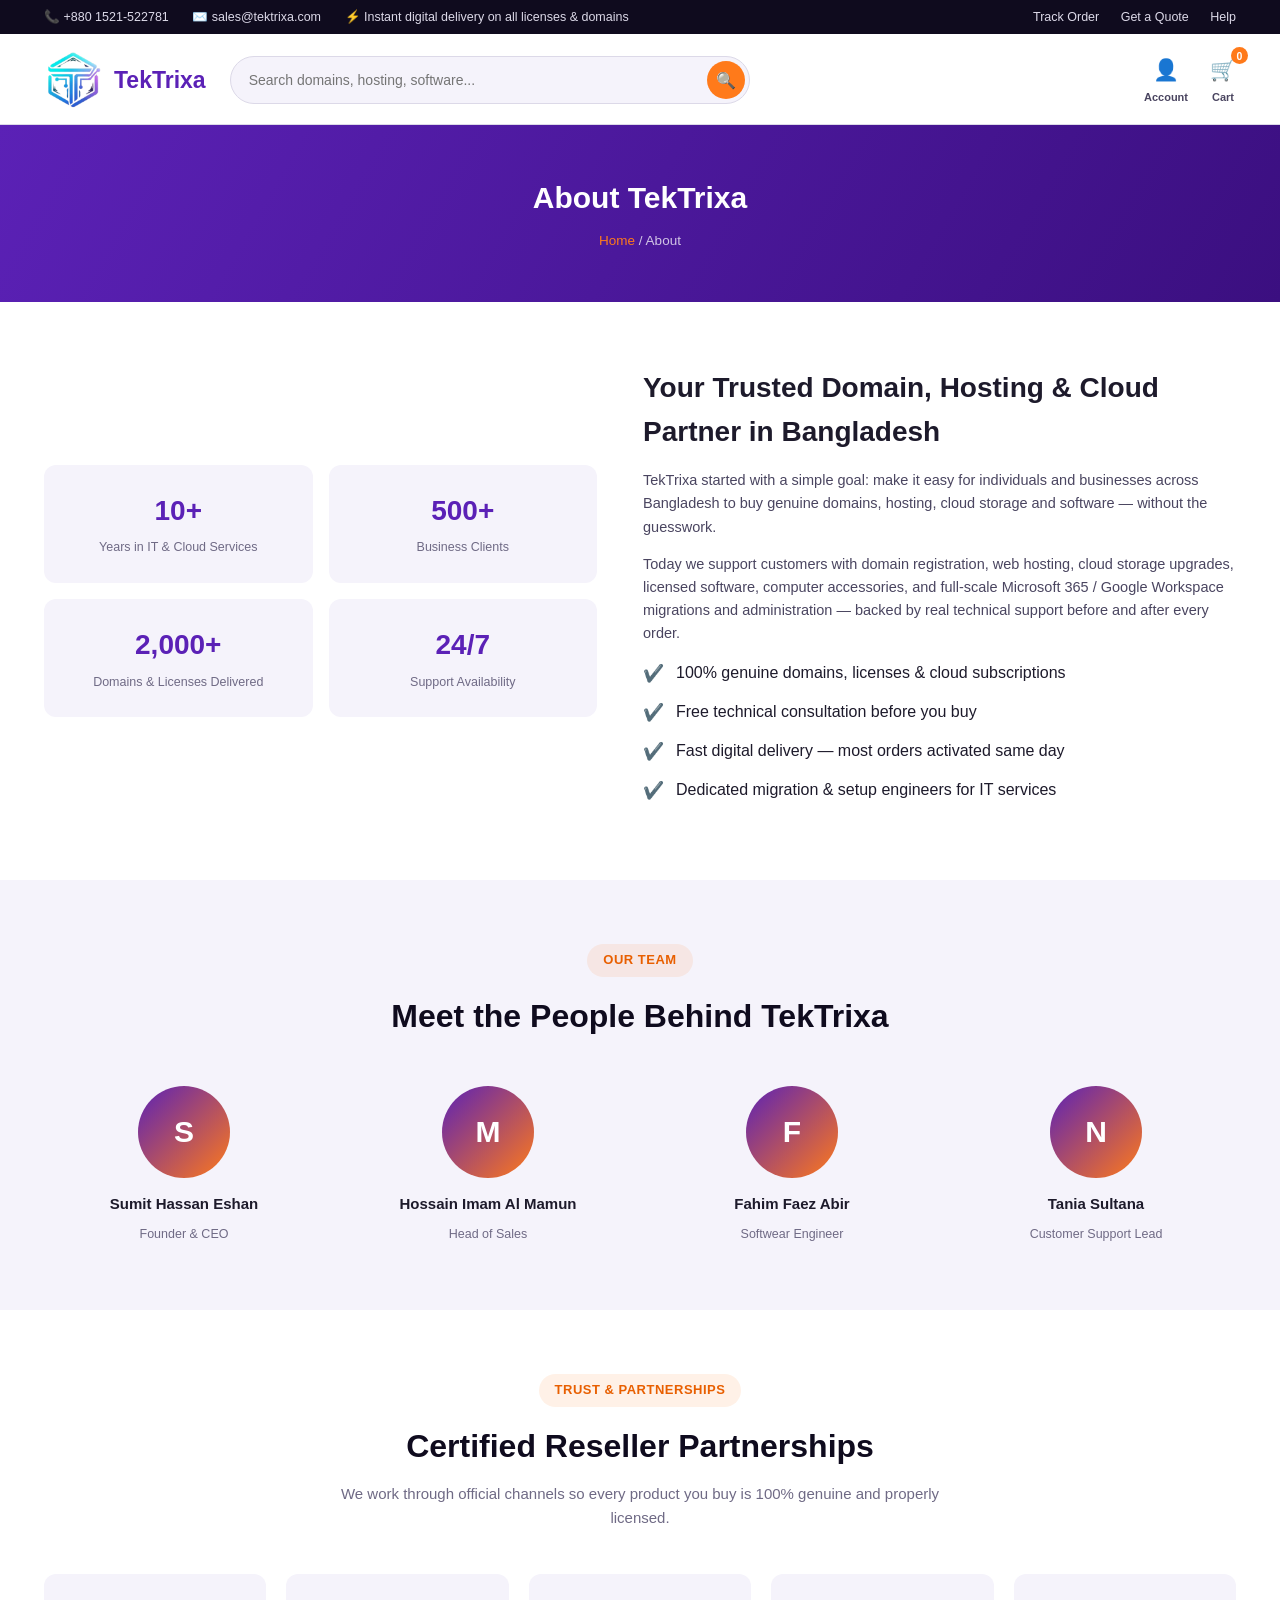
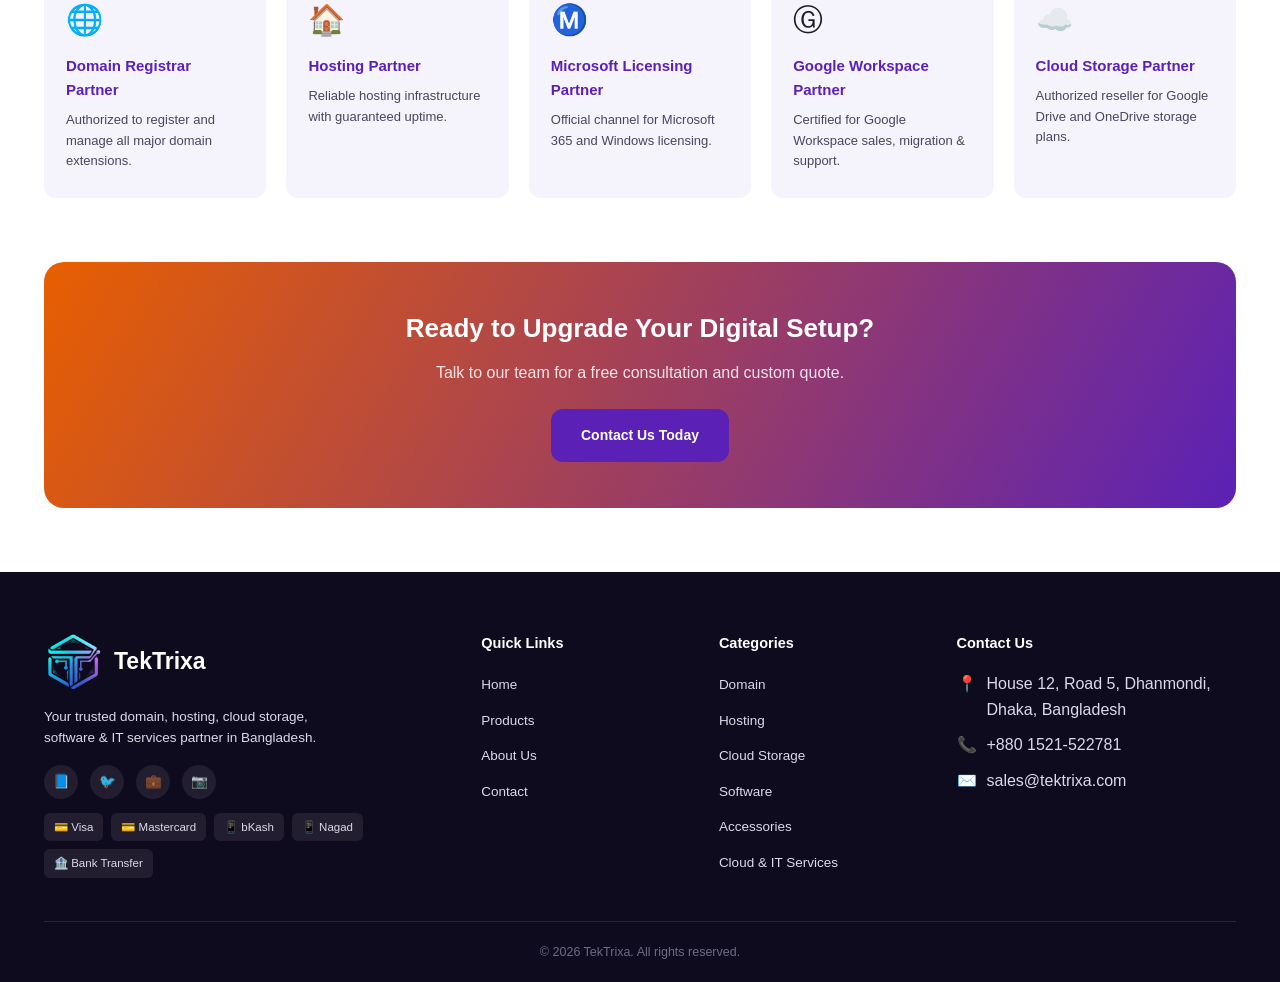
==== commit ca03359b: "Update about.html" ====
--- a/about.html
+++ b/about.html
@@ -6,7 +6,8 @@
   <title>About Us | TekTrixa</title>
   <meta name="description" content="Learn about TekTrixa — Bangladesh's trusted partner for domains, hosting, cloud storage, software licensing and IT services." />
   <link rel="icon" href="data:image/svg+xml,<svg xmlns=%22http://www.w3.org/2000/svg%22 viewBox=%220 0 100 100%22><text y=%22.9em%22 font-size=%2290%22>⚡</text></svg>" />
-  <link rel="stylesheet" href="css/style.css" />
+  <link rel="stylesheet" href="css/style.css" /> <script async src="https://pagead2.googlesyndication.com/pagead/js/adsbygoogle.js?client=ca-pub-1132807040334331"
+     crossorigin="anonymous"></script>
 </head>
 <body>
 
--- a/css/style.css
+++ b/css/style.css
@@ -1,5 +1,5 @@
 /* ==========================================================================
-   TekTrixa — Microsoft 365, Google Workspace, Domains, Hosting & IT Services
+   TekTrixa — Domains, Hosting, Cloud Storage, Software & IT Services
    Global Stylesheet
    ========================================================================== */
 
@@ -75,26 +75,126 @@
 .top-bar .tb-right a:hover { color: var(--accent); }
 
 /* ---------- Navbar (search + actions) ---------- */
-.navbar { position: sticky; top: 0; z-index: 200; background: var(--white); box-shadow: 0 1px 0 var(--gray-300); }
-.navbar .container { display: flex; align-items: center; gap: 24px; padding-top: 16px; padding-bottom: 14px; }
-.logo { display: flex; align-items: center; gap: 10px; font-size: 23px; font-weight: 800; color: var(--primary); flex-shrink: 0; }
+/* Flex order below controls left-to-right visual placement:
+   nav-actions (Account/Cart) = order -1  -> appears FIRST (far left)
+   logo                        = order 0  -> appears second
+   navbar-search                = order 0  -> appears last, fills remaining space */
+.navbar {
+  position: sticky;
+  top: 0;
+  z-index: 200;
+  background: var(--white);
+  box-shadow: 0 1px 0 var(--gray-300);
+}
+
+.navbar .container {
+  display: flex;
+  align-items: center;
+  gap: 24px;
+  padding-top: 16px;
+  padding-bottom: 14px;
+}
+
+.logo {
+  display: flex;
+  align-items: center;
+  gap: 10px;
+  font-size: 23px;
+  font-weight: 800;
+  color: var(--primary);
+  flex-shrink: 0;
+}
+
 .logo .logo-mark {
-  width: 40px; height: 40px; border-radius: 10px;
+  width: 40px;
+  height: 40px;
+  border-radius: 10px;
   background: linear-gradient(135deg, var(--primary), var(--accent));
-  display: flex; align-items: center; justify-content: center; color: var(--white); font-size: 17px; font-weight: 800;
-}
-.navbar-search { flex: 1; display: flex; align-items: center; background: var(--gray-100); border: 1px solid var(--gray-300); border-radius: 999px; padding: 4px 4px 4px 18px; max-width: 520px; }
-.navbar-search input { flex: 1; border: none; background: transparent; outline: none; font-size: 14px; padding: 8px 0; }
-.navbar-search button { background: var(--accent); color: var(--white); width: 38px; height: 38px; border-radius: 999px; display: flex; align-items: center; justify-content: center; font-size: 16px; flex-shrink: 0; }
-.nav-actions { display: flex; align-items: center; gap: 22px; flex-shrink: 0; }
-.nav-action-item { display: flex; flex-direction: column; align-items: center; font-size: 11px; color: var(--gray-700); position: relative; font-weight: 600; }
-.nav-action-item .icon { font-size: 21px; margin-bottom: 2px; }
+  display: flex;
+  align-items: center;
+  justify-content: center;
+  color: var(--white);
+  font-size: 17px;
+  font-weight: 800;
+}
+
+.navbar-search {
+  flex: 1;
+  display: flex;
+  align-items: center;
+  background: var(--gray-100);
+  border: 1px solid var(--gray-300);
+  border-radius: 999px;
+  padding: 4px 4px 4px 18px;
+  max-width: 520px;
+}
+
+.navbar-search input {
+  flex: 1;
+  border: none;
+  background: transparent;
+  outline: none;
+  font-size: 14px;
+  padding: 8px 0;
+}
+
+.navbar-search button {
+  background: var(--accent);
+  color: var(--white);
+  width: 38px;
+  height: 38px;
+  border-radius: 999px;
+  display: flex;
+  align-items: center;
+  justify-content: center;
+  font-size: 16px;
+  flex-shrink: 0;
+}
+
+.nav-actions {
+  display: flex;
+  align-items: center;
+  gap: 22px;
+  flex-shrink: 0;
+  margin-left: auto; /* keeps Account + Cart on the RIGHT side of the navbar */
+}
+
+.nav-action-item {
+  display: flex;
+  flex-direction: column;
+  align-items: center;
+  font-size: 11px;
+  color: var(--gray-700);
+  position: relative;
+  font-weight: 600;
+}
+
+.nav-action-item .icon {
+  font-size: 21px;
+  margin-bottom: 2px;
+}
+
 .cart-count {
-  position: absolute; top: -6px; right: -12px; background: var(--accent); color: var(--white);
-  font-size: 10.5px; font-weight: 700; min-width: 17px; height: 17px; border-radius: 999px;
-  display: flex; align-items: center; justify-content: center; padding: 0 4px;
-}
-.hamburger { display: none; font-size: 26px; }
+  position: absolute;
+  top: -6px;
+  right: -12px;
+  background: var(--accent);
+  color: var(--white);
+  font-size: 10.5px;
+  font-weight: 700;
+  min-width: 17px;
+  height: 17px;
+  border-radius: 999px;
+  display: flex;
+  align-items: center;
+  justify-content: center;
+  padding: 0 4px;
+}
+
+.hamburger {
+  display: none;
+  font-size: 26px;
+}
 
 /* ---------- Mega Category Nav ---------- */
 .category-nav { background: var(--primary); position: relative; z-index: 150; }
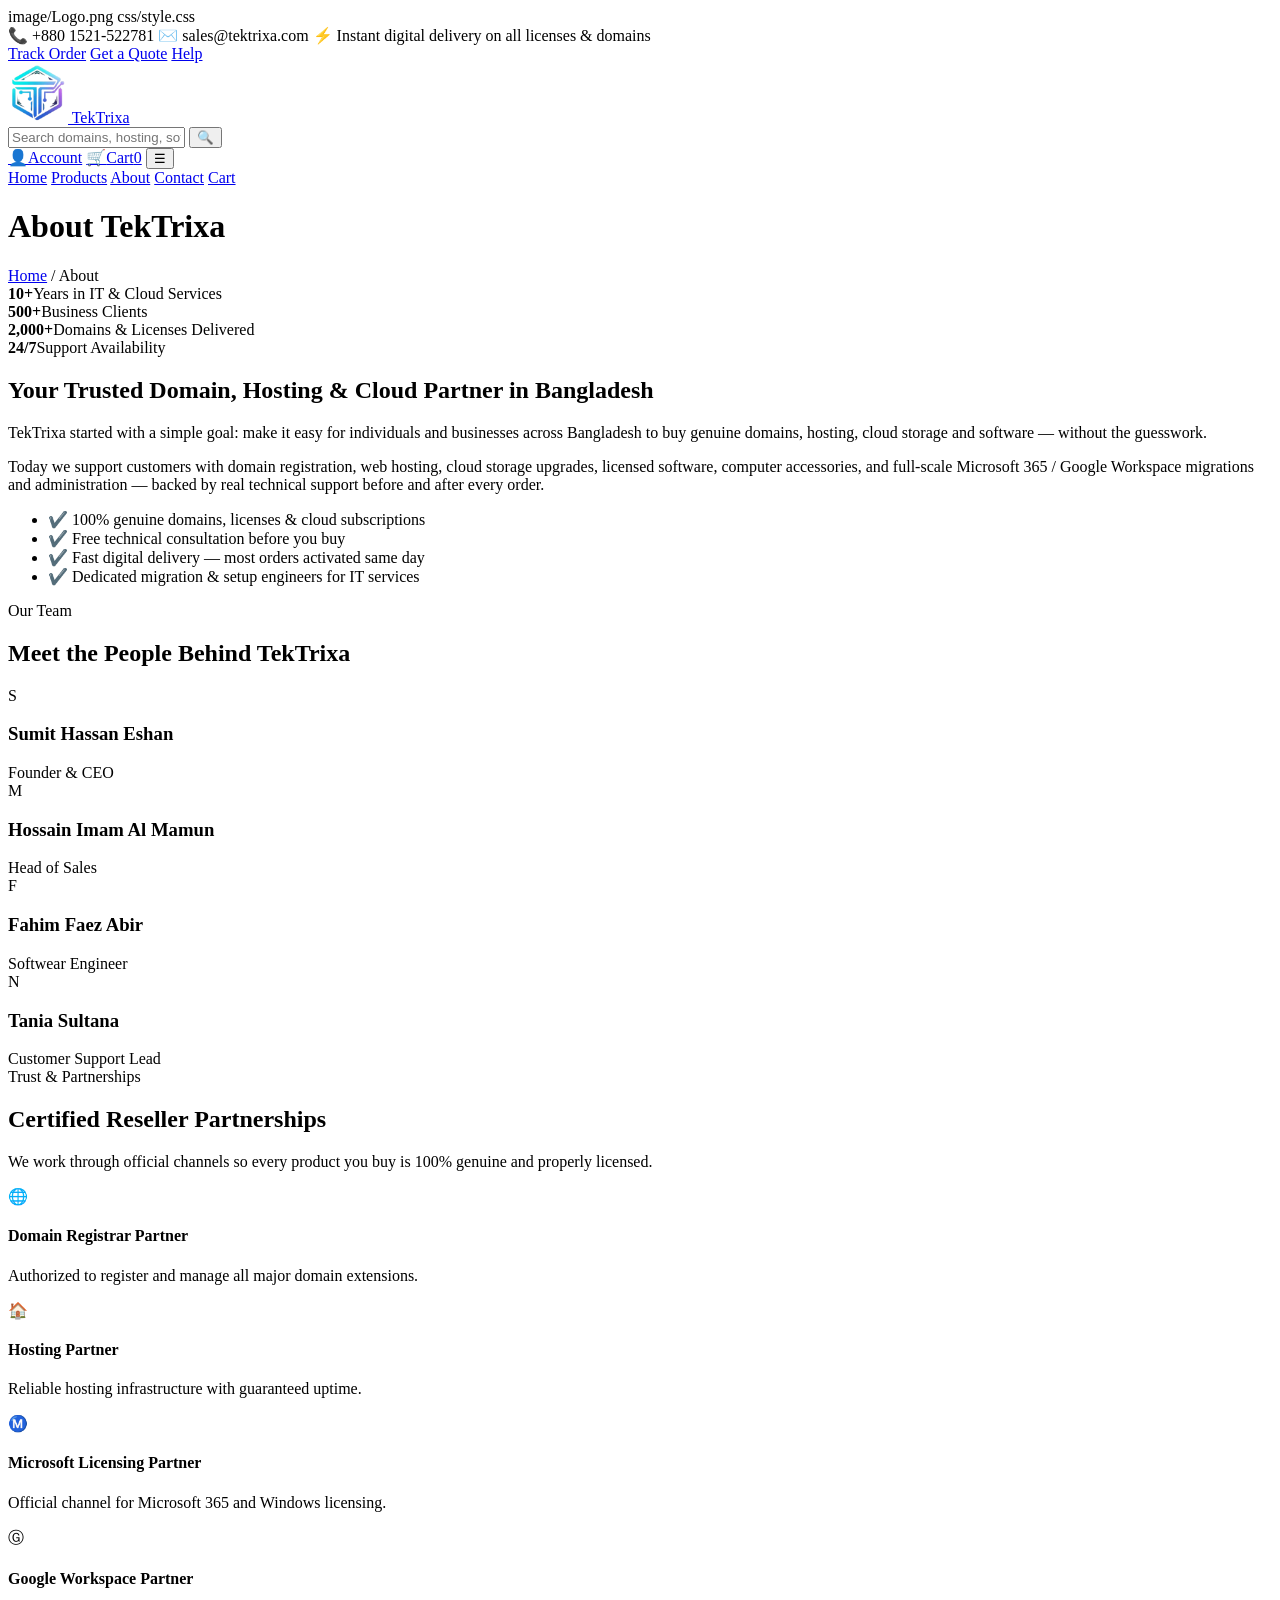
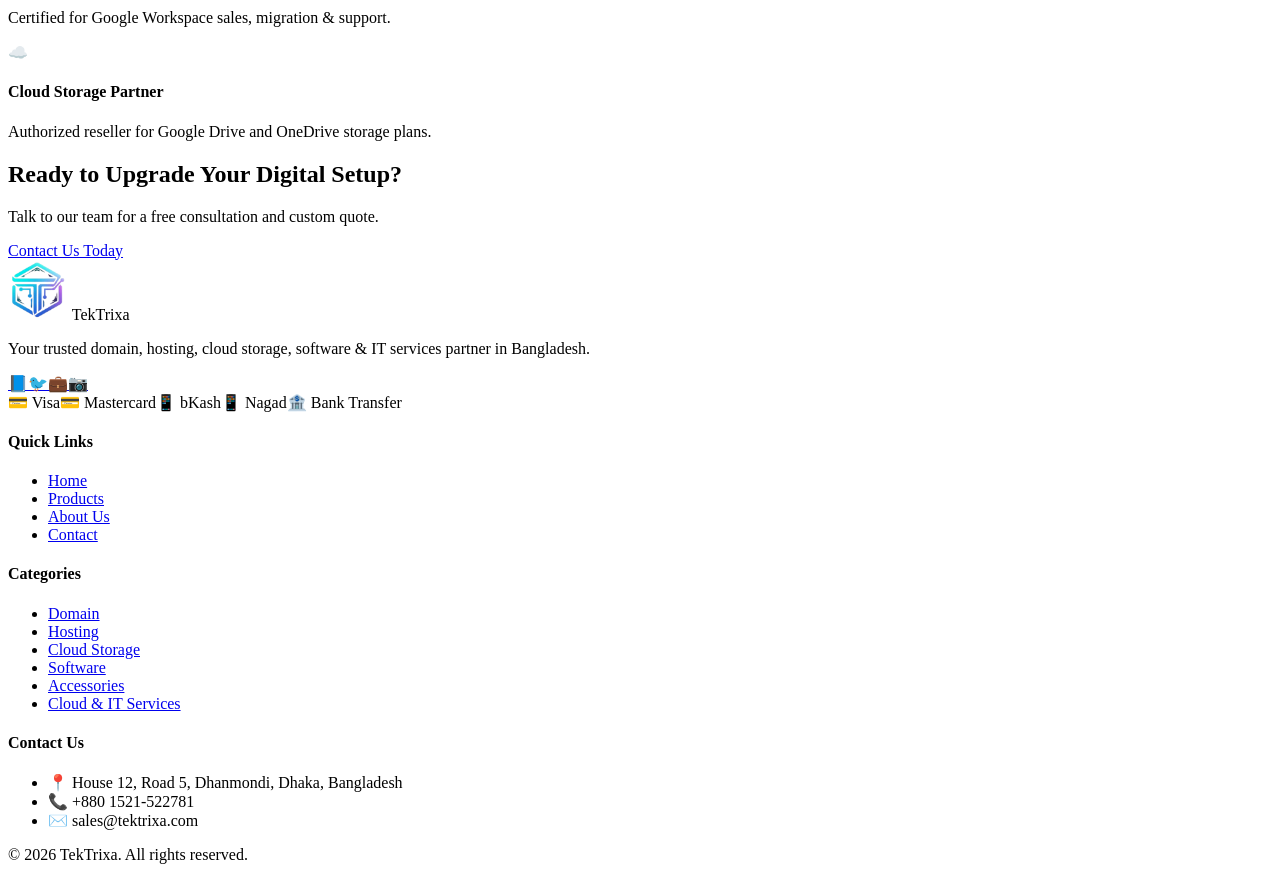
==== commit 639990c2: "Update about.html" ====
--- a/about.html
+++ b/about.html
@@ -5,8 +5,9 @@
   <meta name="viewport" content="width=device-width, initial-scale=1.0" />
   <title>About Us | TekTrixa</title>
   <meta name="description" content="Learn about TekTrixa — Bangladesh's trusted partner for domains, hosting, cloud storage, software licensing and IT services." />
-  <link rel="icon" href="data:image/svg+xml,<svg xmlns=%22http://www.w3.org/2000/svg%22 viewBox=%220 0 100 100%22><text y=%22.9em%22 font-size=%2290%22>⚡</text></svg>" />
-  <link rel="stylesheet" href="css/style.css" /> <script async src="https://pagead2.googlesyndication.com/pagead/js/adsbygoogle.js?client=ca-pub-1132807040334331"
+  image/Logo.png
+css/style.css
+  <script async src="https://pagead2.googlesyndication.com/pagead/js/adsbygoogle.js?client=ca-pub-1132807040334331"
      crossorigin="anonymous"></script>
 </head>
 <body>
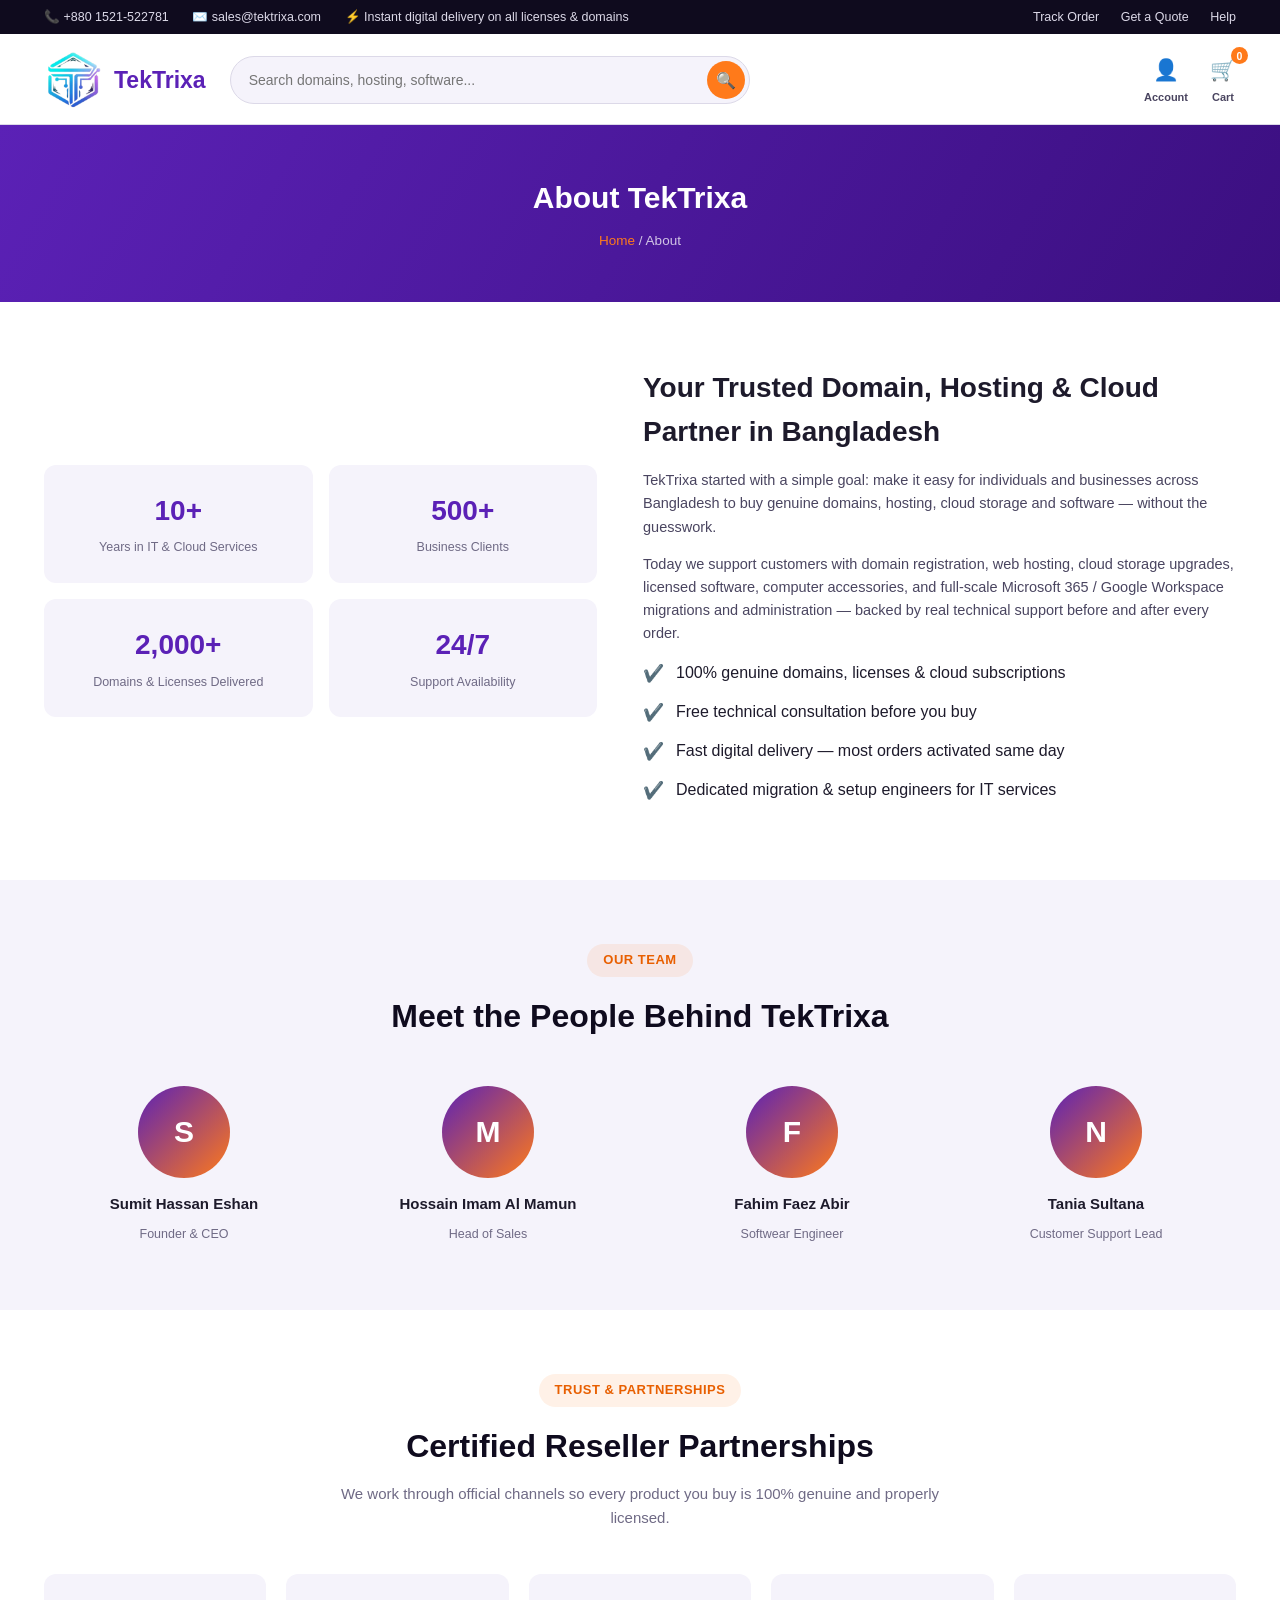
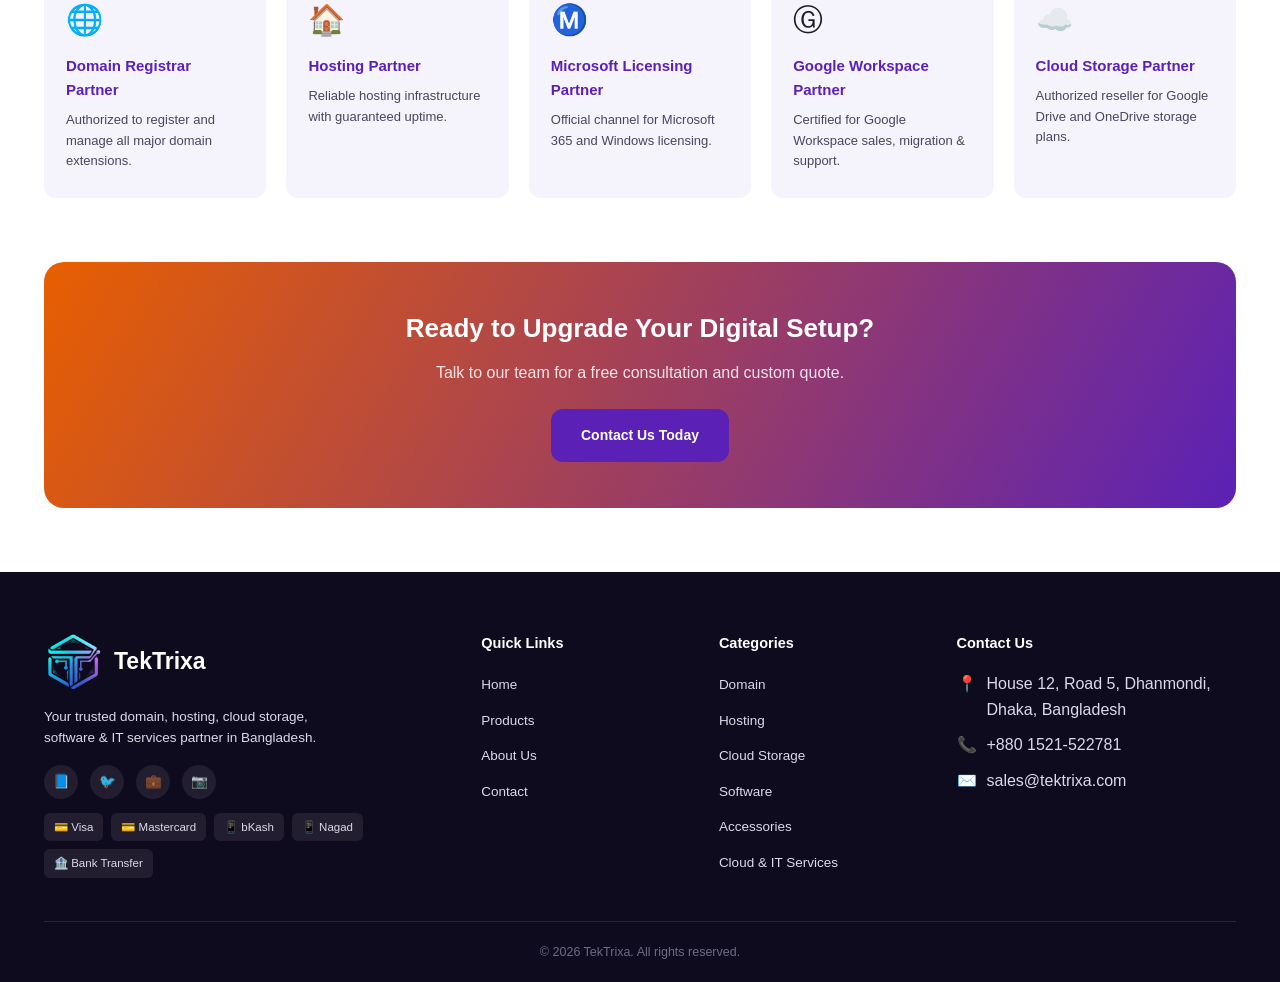
==== commit e0333fd6: "Update about.html" ====
--- a/about.html
+++ b/about.html
@@ -5,8 +5,8 @@
   <meta name="viewport" content="width=device-width, initial-scale=1.0" />
   <title>About Us | TekTrixa</title>
   <meta name="description" content="Learn about TekTrixa — Bangladesh's trusted partner for domains, hosting, cloud storage, software licensing and IT services." />
-  image/Logo.png
-css/style.css
+  <link rel="icon" href="data:image/svg+xml,<svg xmlns=%22http://www.w3.org/2000/svg%22 viewBox=%220 0 100 100%22><text y=%22.9em%22 font-size=%2290%22>Ⓣ</text></svg>" />
+  <link rel="stylesheet" href="css/style.css" />
   <script async src="https://pagead2.googlesyndication.com/pagead/js/adsbygoogle.js?client=ca-pub-1132807040334331"
      crossorigin="anonymous"></script>
 </head>
--- a/css/style.css
+++ b/css/style.css
@@ -0,0 +1,471 @@
+/* ==========================================================================
+   TekTrixa — Domains, Hosting, Cloud Storage, Software & IT Services
+   Global Stylesheet
+   ========================================================================== */
+
+:root {
+  --primary: #5b21b6;
+  --primary-dark: #3b0f80;
+  --primary-light: #7c3aed;
+  --accent: #ff7a1a;
+  --accent-dark: #e85f00;
+  --dark: #0f0b1e;
+  --gray-900: #1d1a2b;
+  --gray-700: #4a4560;
+  --gray-500: #6f6a85;
+  --gray-300: #dcd9e8;
+  --gray-100: #f5f3fb;
+  --white: #ffffff;
+  --success: #16a34a;
+  --danger: #e11d48;
+  --gold: #f59e0b;
+  --radius: 12px;
+  --shadow: 0 4px 20px rgba(91, 33, 182, 0.08);
+  --shadow-lg: 0 14px 40px rgba(91, 33, 182, 0.16);
+  --max-width: 1240px;
+  --transition: all 0.25s ease;
+}
+
+* { margin: 0; padding: 0; box-sizing: border-box; }
+html { scroll-behavior: smooth; }
+body {
+  font-family: 'Segoe UI', -apple-system, BlinkMacSystemFont, Roboto, Helvetica, Arial, sans-serif;
+  color: var(--gray-900);
+  background: var(--white);
+  line-height: 1.6;
+}
+img { max-width: 100%; display: block; }
+a { text-decoration: none; color: inherit; }
+ul { list-style: none; }
+button { font-family: inherit; cursor: pointer; border: none; background: none; }
+
+.container { max-width: var(--max-width); margin: 0 auto; padding: 0 24px; }
+section { padding: 64px 0; }
+
+.section-header { text-align: center; max-width: 640px; margin: 0 auto 44px; }
+.section-header .eyebrow {
+  display: inline-block; color: var(--accent-dark); background: rgba(255,122,26,0.1);
+  padding: 6px 16px; border-radius: 999px; font-size: 13px; font-weight: 700;
+  letter-spacing: 0.5px; text-transform: uppercase; margin-bottom: 14px;
+}
+.section-header h2 { font-size: 32px; margin-bottom: 10px; color: var(--dark); }
+.section-header p { color: var(--gray-500); font-size: 15px; }
+
+/* ---------- Buttons ---------- */
+.btn {
+  display: inline-flex; align-items: center; justify-content: center; gap: 8px;
+  padding: 13px 28px; border-radius: var(--radius); font-weight: 700; font-size: 14px;
+  transition: var(--transition); cursor: pointer; border: 2px solid transparent;
+}
+.btn-primary { background: var(--primary); color: var(--white); }
+.btn-primary:hover { background: var(--primary-dark); transform: translateY(-2px); }
+.btn-accent { background: var(--accent); color: var(--white); }
+.btn-accent:hover { background: var(--accent-dark); transform: translateY(-2px); }
+.btn-outline { background: transparent; border-color: var(--white); color: var(--white); }
+.btn-outline:hover { background: var(--white); color: var(--primary); }
+.btn-block { width: 100%; }
+.btn-sm { padding: 8px 16px; font-size: 13px; }
+
+/* ---------- Utility Top Bar ---------- */
+.top-bar { background: var(--dark); color: var(--gray-300); font-size: 12.5px; padding: 7px 0; }
+.top-bar .container { display: flex; justify-content: space-between; flex-wrap: wrap; gap: 8px; }
+.top-bar a { color: var(--gray-300); }
+.top-bar .tb-left span { margin-right: 20px; }
+.top-bar .tb-right a { margin-left: 18px; }
+.top-bar .tb-right a:hover { color: var(--accent); }
+
+/* ---------- Navbar (search + actions) ---------- */
+/* Flex order below controls left-to-right visual placement:
+   nav-actions (Account/Cart) = order -1  -> appears FIRST (far left)
+   logo                        = order 0  -> appears second
+   navbar-search                = order 0  -> appears last, fills remaining space */
+.navbar {
+  position: sticky;
+  top: 0;
+  z-index: 200;
+  background: var(--white);
+  box-shadow: 0 1px 0 var(--gray-300);
+}
+
+.navbar .container {
+  display: flex;
+  align-items: center;
+  gap: 24px;
+  padding-top: 16px;
+  padding-bottom: 14px;
+}
+
+.logo {
+  display: flex;
+  align-items: center;
+  gap: 10px;
+  font-size: 23px;
+  font-weight: 800;
+  color: var(--primary);
+  flex-shrink: 0;
+}
+
+.logo .logo-mark {
+  width: 40px;
+  height: 40px;
+  border-radius: 10px;
+  background: linear-gradient(135deg, var(--primary), var(--accent));
+  display: flex;
+  align-items: center;
+  justify-content: center;
+  color: var(--white);
+  font-size: 17px;
+  font-weight: 800;
+}
+
+.navbar-search {
+  flex: 1;
+  display: flex;
+  align-items: center;
+  background: var(--gray-100);
+  border: 1px solid var(--gray-300);
+  border-radius: 999px;
+  padding: 4px 4px 4px 18px;
+  max-width: 520px;
+}
+
+.navbar-search input {
+  flex: 1;
+  border: none;
+  background: transparent;
+  outline: none;
+  font-size: 14px;
+  padding: 8px 0;
+}
+
+.navbar-search button {
+  background: var(--accent);
+  color: var(--white);
+  width: 38px;
+  height: 38px;
+  border-radius: 999px;
+  display: flex;
+  align-items: center;
+  justify-content: center;
+  font-size: 16px;
+  flex-shrink: 0;
+}
+
+.nav-actions {
+  display: flex;
+  align-items: center;
+  gap: 22px;
+  flex-shrink: 0;
+  margin-left: auto; /* keeps Account + Cart on the RIGHT side of the navbar */
+}
+
+.nav-action-item {
+  display: flex;
+  flex-direction: column;
+  align-items: center;
+  font-size: 11px;
+  color: var(--gray-700);
+  position: relative;
+  font-weight: 600;
+}
+
+.nav-action-item .icon {
+  font-size: 21px;
+  margin-bottom: 2px;
+}
+
+.cart-count {
+  position: absolute;
+  top: -6px;
+  right: -12px;
+  background: var(--accent);
+  color: var(--white);
+  font-size: 10.5px;
+  font-weight: 700;
+  min-width: 17px;
+  height: 17px;
+  border-radius: 999px;
+  display: flex;
+  align-items: center;
+  justify-content: center;
+  padding: 0 4px;
+}
+
+.hamburger {
+  display: none;
+  font-size: 26px;
+}
+
+/* ---------- Mega Category Nav ---------- */
+.category-nav { background: var(--primary); position: relative; z-index: 150; }
+.category-nav .container { display: flex; align-items: stretch; }
+.cat-nav-toggle {
+  display: flex; align-items: center; gap: 10px; color: var(--white); font-weight: 700; font-size: 14px;
+  background: var(--primary-dark); padding: 14px 20px; flex-shrink: 0; border-radius: 6px 6px 0 0;
+}
+.cat-nav-links { display: flex; overflow-x: auto; scrollbar-width: none; }
+.cat-nav-links::-webkit-scrollbar { display: none; }
+.cat-nav-links a {
+  color: rgba(255,255,255,0.9); font-size: 13.5px; font-weight: 600; padding: 14px 16px;
+  white-space: nowrap; display: flex; align-items: center; gap: 6px; transition: var(--transition);
+}
+.cat-nav-links a:hover { background: rgba(255,255,255,0.1); color: var(--white); }
+
+/* ---------- Hero Slider ---------- */
+.hero-slider { position: relative; overflow: hidden; min-height: 460px; display: flex; align-items: center; }
+.hero-slide {
+  position: absolute; inset: 0; display: flex; align-items: center; opacity: 0; pointer-events: none;
+  transition: opacity 0.6s ease; padding: 60px 0;
+}
+.hero-slide.active { opacity: 1; pointer-events: auto; position: relative; }
+.hero-slide.s1 { background: linear-gradient(120deg, #5b21b6 0%, #3b0f80 60%, #1a0640 100%); }
+.hero-slide.s2 { background: linear-gradient(120deg, #b91c1c 0%, #7f1d1d 60%, #2c0808 100%); }
+.hero-slide.s3 { background: linear-gradient(120deg, #0e7490 0%, #155e75 60%, #082f36 100%); }
+.hero-slide .container { display: flex; align-items: center; gap: 48px; flex-wrap: wrap; position: relative; z-index: 2; }
+.hero-text { flex: 1 1 440px; color: var(--white); }
+.hero-text .tag { display: inline-block; background: rgba(255,255,255,0.15); color: var(--white); padding: 6px 16px; border-radius: 999px; font-size: 12.5px; font-weight: 700; margin-bottom: 18px; }
+.hero-text h1 { font-size: 42px; line-height: 1.2; margin-bottom: 16px; }
+.hero-text h1 span { color: var(--accent); }
+.hero-text p { font-size: 16px; color: rgba(255,255,255,0.85); margin-bottom: 26px; max-width: 460px; }
+.hero-cta { display: flex; gap: 14px; flex-wrap: wrap; }
+.hero-visual { flex: 1 1 340px; display: flex; align-items: center; justify-content: center; }
+.hero-orb-grid { display: grid; grid-template-columns: 1fr 1fr; gap: 16px; width: 100%; max-width: 340px; }
+.hero-orb {
+  background: rgba(255,255,255,0.1); border: 1px solid rgba(255,255,255,0.2); border-radius: 18px;
+  padding: 26px 14px; text-align: center; backdrop-filter: blur(6px); color: var(--white);
+}
+.hero-orb .icon { font-size: 34px; margin-bottom: 8px; }
+.hero-orb span { font-size: 13px; color: rgba(255,255,255,0.8); }
+.hero-dots { position: absolute; bottom: 20px; left: 50%; transform: translateX(-50%); display: flex; gap: 8px; z-index: 3; }
+.hero-dots button { width: 9px; height: 9px; border-radius: 50%; background: rgba(255,255,255,0.4); transition: var(--transition); }
+.hero-dots button.active { background: var(--white); width: 24px; border-radius: 5px; }
+.hero-arrow { position: absolute; top: 50%; transform: translateY(-50%); z-index: 3; width: 42px; height: 42px; border-radius: 50%; background: rgba(255,255,255,0.15); color: var(--white); font-size: 20px; display: flex; align-items: center; justify-content: center; transition: var(--transition); }
+.hero-arrow:hover { background: rgba(255,255,255,0.3); }
+.hero-arrow.prev { left: 20px; }
+.hero-arrow.next { right: 20px; }
+
+/* ---------- Featured Category Strip ---------- */
+.quickcat-strip { background: var(--gray-100); padding: 30px 0; }
+.quickcat-grid { display: flex; justify-content: space-between; gap: 14px; flex-wrap: wrap; }
+.quickcat-item { display: flex; flex-direction: column; align-items: center; gap: 8px; flex: 1 1 100px; text-align: center; }
+.quickcat-item .circle {
+  width: 62px; height: 62px; border-radius: 50%; background: var(--white); box-shadow: var(--shadow);
+  display: flex; align-items: center; justify-content: center; font-size: 26px; transition: var(--transition);
+}
+.quickcat-item:hover .circle { background: var(--primary); color: var(--white); transform: translateY(-4px); }
+.quickcat-item span { font-size: 12.5px; font-weight: 600; color: var(--gray-700); }
+
+/* ---------- Trust / Info bar ---------- */
+.trust-bar { background: var(--white); border-bottom: 1px solid var(--gray-300); padding: 26px 0; }
+.trust-bar .container { display: flex; justify-content: space-between; flex-wrap: wrap; gap: 20px; }
+.trust-item { display: flex; align-items: center; gap: 12px; color: var(--gray-700); font-weight: 600; font-size: 13.5px; }
+.trust-item .icon { font-size: 22px; color: var(--primary); }
+
+/* ---------- Partner / Certification Banner ---------- */
+.store-banner {
+  background: linear-gradient(120deg, var(--primary), var(--primary-dark));
+  border-radius: 20px; padding: 40px; color: var(--white);
+  display: flex; align-items: center; justify-content: space-between; flex-wrap: wrap; gap: 24px;
+}
+.store-banner .left { display: flex; align-items: center; gap: 18px; }
+.store-banner .left .icon { font-size: 44px; }
+.store-banner h3 { font-size: 22px; margin-bottom: 6px; }
+.store-banner p { color: rgba(255,255,255,0.85); font-size: 14px; }
+.store-branch-list { display: flex; gap: 10px; flex-wrap: wrap; }
+.store-branch-list span {
+  background: rgba(255,255,255,0.12); padding: 6px 14px; border-radius: 999px; font-size: 12.5px; font-weight: 600;
+}
+
+/* ---------- Product Grid & Card ---------- */
+.products-toolbar { display: flex; justify-content: space-between; align-items: center; flex-wrap: wrap; gap: 16px; margin-bottom: 28px; }
+.filter-tabs { display: flex; gap: 10px; flex-wrap: wrap; }
+.filter-tabs button {
+  padding: 9px 18px; border-radius: 999px; border: 1px solid var(--gray-300);
+  font-size: 13.5px; font-weight: 600; color: var(--gray-700); transition: var(--transition);
+}
+.filter-tabs button:hover { border-color: var(--primary); color: var(--primary); }
+.filter-tabs button.active { background: var(--primary); color: var(--white); border-color: var(--primary); }
+.sort-select { padding: 9px 14px; border-radius: var(--radius); border: 1px solid var(--gray-300); font-size: 13.5px; color: var(--gray-700); }
+
+.products-grid { display: grid; grid-template-columns: repeat(auto-fill, minmax(250px, 1fr)); gap: 24px; }
+.product-card {
+  background: var(--white); border: 1px solid var(--gray-300); border-radius: var(--radius);
+  overflow: hidden; transition: var(--transition); display: flex; flex-direction: column; position: relative;
+}
+.product-card:hover { box-shadow: var(--shadow-lg); transform: translateY(-4px); border-color: var(--primary-light); }
+.product-thumb {
+  height: 130px; background: linear-gradient(135deg, var(--gray-100), #ece5fb);
+  display: flex; align-items: center; justify-content: center; font-size: 50px; position: relative;
+}
+.product-thumb .badge { position: absolute; top: 10px; left: 10px; background: var(--primary); color: var(--white); font-size: 10.5px; font-weight: 700; padding: 4px 10px; border-radius: 999px; text-transform: uppercase; }
+.product-thumb .badge.sale { background: var(--danger); }
+.product-thumb .badge.hot { background: var(--gold); }
+.product-body { padding: 16px; display: flex; flex-direction: column; gap: 6px; flex: 1; }
+.product-cat { font-size: 11px; color: var(--primary); font-weight: 700; text-transform: uppercase; letter-spacing: 0.4px; }
+.product-name { font-size: 15px; font-weight: 700; color: var(--dark); line-height: 1.35; }
+.product-desc { font-size: 12.5px; color: var(--gray-500); flex: 1; line-height: 1.5; }
+.product-rating { font-size: 12.5px; color: var(--gold); }
+.product-save {
+  font-size: 11.5px; color: var(--danger); font-weight: 700; background: rgba(225,29,72,0.08);
+  display: inline-block; padding: 2px 8px; border-radius: 6px; width: fit-content;
+}
+.product-earn { font-size: 11px; color: var(--success); font-weight: 600; }
+.product-footer { display: flex; align-items: center; justify-content: space-between; margin-top: 6px; gap: 8px; }
+.product-price { font-size: 16px; font-weight: 800; color: var(--primary); line-height: 1.3; }
+.product-price .old { display: block; font-size: 12px; color: var(--gray-500); text-decoration: line-through; font-weight: 500; }
+.product-price .unit { display: block; font-size: 11px; color: var(--gray-500); font-weight: 600; }
+.add-cart-btn { width: 38px; height: 38px; border-radius: 10px; background: var(--primary); color: var(--white); font-size: 18px; display: flex; align-items: center; justify-content: center; transition: var(--transition); flex-shrink: 0; }
+.add-cart-btn:hover { background: var(--accent); }
+
+/* ---------- Why Us ---------- */
+.why-us-grid { display: grid; grid-template-columns: repeat(auto-fit, minmax(230px,1fr)); gap: 28px; }
+.why-card { text-align: center; padding: 10px; }
+.why-card .icon { width: 62px; height: 62px; margin: 0 auto 16px; border-radius: 16px; background: rgba(255,122,26,0.1); color: var(--accent-dark); display: flex; align-items: center; justify-content: center; font-size: 28px; }
+.why-card h3 { font-size: 16px; margin-bottom: 8px; }
+.why-card p { font-size: 13.5px; color: var(--gray-500); }
+
+/* ---------- Testimonials ---------- */
+.testimonials-grid { display: grid; grid-template-columns: repeat(auto-fit, minmax(270px,1fr)); gap: 24px; }
+.testimonial-card { background: var(--gray-100); border-radius: var(--radius); padding: 26px; }
+.testimonial-card .stars { color: var(--gold); margin-bottom: 10px; }
+.testimonial-card p.quote { font-size: 13.5px; color: var(--gray-700); margin-bottom: 16px; }
+.testimonial-author { display: flex; align-items: center; gap: 12px; }
+.testimonial-author .avatar { width: 40px; height: 40px; border-radius: 50%; background: var(--primary); color: var(--white); display: flex; align-items: center; justify-content: center; font-weight: 700; }
+.testimonial-author strong { display: block; font-size: 13.5px; }
+.testimonial-author span { font-size: 11.5px; color: var(--gray-500); }
+
+/* ---------- Newsletter CTA ---------- */
+.cta-banner { background: linear-gradient(120deg, var(--accent-dark), var(--primary)); color: var(--white); border-radius: 20px; padding: 46px; text-align: center; }
+.cta-banner h2 { font-size: 26px; margin-bottom: 10px; }
+.cta-banner p { color: rgba(255,255,255,0.85); margin-bottom: 24px; }
+.newsletter-form { display: flex; gap: 12px; max-width: 440px; margin: 0 auto; flex-wrap: wrap; justify-content: center; }
+.newsletter-form input { flex: 1; min-width: 220px; padding: 13px 18px; border-radius: var(--radius); border: none; outline: none; }
+
+/* ---------- Footer ---------- */
+footer { background: var(--dark); color: var(--gray-300); padding: 60px 0 0; }
+.footer-grid { display: grid; grid-template-columns: 2fr 1fr 1fr 1.4fr; gap: 38px; padding-bottom: 36px; }
+.footer-grid h4 { color: var(--white); font-size: 14.5px; margin-bottom: 16px; }
+.footer-grid p, .footer-grid a { font-size: 13.5px; color: var(--gray-300); }
+.footer-grid ul li { margin-bottom: 10px; }
+.footer-grid ul li a:hover { color: var(--accent); }
+.footer-about .logo { color: var(--white); margin-bottom: 14px; }
+.footer-about p { max-width: 280px; margin-bottom: 16px; }
+.social-links { display: flex; gap: 12px; }
+.social-links a { width: 34px; height: 34px; border-radius: 50%; background: rgba(255,255,255,0.08); display: flex; align-items: center; justify-content: center; }
+.footer-contact li { display: flex; gap: 10px; margin-bottom: 12px; align-items: flex-start; }
+.payment-badges { display: flex; gap: 8px; flex-wrap: wrap; margin-top: 14px; }
+.payment-badges span { background: rgba(255,255,255,0.08); padding: 5px 10px; border-radius: 6px; font-size: 11.5px; }
+.footer-bottom { border-top: 1px solid rgba(255,255,255,0.1); padding: 20px 0; text-align: center; font-size: 12.5px; color: var(--gray-500); }
+
+/* ---------- Page Header ---------- */
+.page-header { background: linear-gradient(120deg, var(--primary), var(--primary-dark)); color: var(--white); padding: 50px 0; text-align: center; }
+.page-header h1 { font-size: 30px; margin-bottom: 8px; }
+.page-header .breadcrumb { font-size: 13.5px; color: rgba(255,255,255,0.75); }
+.page-header .breadcrumb a { color: var(--accent); }
+
+/* ---------- About Page ---------- */
+.about-grid { display: flex; gap: 46px; align-items: center; flex-wrap: wrap; }
+.about-grid .about-visual { flex: 1 1 380px; }
+.about-grid .about-text { flex: 1 1 420px; }
+.about-visual .stat-box { display: grid; grid-template-columns: 1fr 1fr; gap: 16px; }
+.stat-box .card { background: var(--gray-100); border-radius: var(--radius); padding: 24px; text-align: center; }
+.stat-box .card strong { display: block; font-size: 28px; color: var(--primary); }
+.stat-box .card span { font-size: 12.5px; color: var(--gray-500); }
+.about-text h2 { font-size: 28px; margin-bottom: 14px; }
+.about-text p { color: var(--gray-700); margin-bottom: 14px; font-size: 14.5px; }
+.mission-list li { display: flex; gap: 12px; margin-bottom: 12px; align-items: flex-start; }
+.mission-list .icon { color: var(--success); font-size: 17px; }
+
+.team-grid { display: grid; grid-template-columns: repeat(auto-fit, minmax(210px,1fr)); gap: 24px; }
+.team-card { text-align: center; }
+.team-card .avatar { width: 92px; height: 92px; border-radius: 50%; margin: 0 auto 14px; background: linear-gradient(135deg, var(--primary), var(--accent)); display: flex; align-items: center; justify-content: center; color: var(--white); font-size: 30px; font-weight: 700; }
+.team-card h3 { font-size: 15px; margin-bottom: 4px; }
+.team-card span { font-size: 12.5px; color: var(--gray-500); }
+
+.branch-grid { display: grid; grid-template-columns: repeat(auto-fit, minmax(220px,1fr)); gap: 20px; }
+.branch-card { background: var(--gray-100); border-radius: var(--radius); padding: 22px; }
+.branch-card h4 { font-size: 15px; margin-bottom: 8px; color: var(--primary); }
+.branch-card p { font-size: 13px; color: var(--gray-700); margin-bottom: 4px; }
+.branch-card .icon { font-size: 30px; margin-bottom: 10px; }
+
+/* ---------- Contact Page ---------- */
+.contact-wrap { display: grid; grid-template-columns: 1fr 1.2fr; gap: 40px; }
+.contact-info-card { background: var(--gray-100); border-radius: var(--radius); padding: 30px; }
+.contact-info-card .item { display: flex; gap: 16px; margin-bottom: 24px; align-items: flex-start; }
+.contact-info-card .item .icon { width: 44px; height: 44px; border-radius: 12px; background: var(--primary); color: var(--white); display: flex; align-items: center; justify-content: center; font-size: 19px; flex-shrink: 0; }
+.contact-info-card .item h4 { font-size: 14.5px; margin-bottom: 4px; }
+.contact-info-card .item p, .contact-info-card .item a { font-size: 13.5px; color: var(--gray-700); }
+.map-box { margin-top: 18px; border-radius: var(--radius); overflow: hidden; height: 190px; }
+
+.contact-form-card { background: var(--white); border: 1px solid var(--gray-300); border-radius: var(--radius); padding: 30px; }
+.form-row { display: grid; grid-template-columns: 1fr 1fr; gap: 18px; margin-bottom: 18px; }
+.form-group { display: flex; flex-direction: column; gap: 6px; margin-bottom: 18px; }
+.form-group label { font-size: 12.5px; font-weight: 600; color: var(--gray-700); }
+.form-group input, .form-group select, .form-group textarea { padding: 12px 14px; border-radius: 8px; border: 1px solid var(--gray-300); outline: none; font-size: 14px; font-family: inherit; }
+.form-group input:focus, .form-group textarea:focus, .form-group select:focus { border-color: var(--primary-light); }
+.form-note { font-size: 12.5px; color: var(--gray-500); margin-top: 12px; }
+
+/* ---------- Cart Page ---------- */
+.cart-wrap { display: grid; grid-template-columns: 2fr 1fr; gap: 32px; align-items: start; }
+.cart-table { width: 100%; border-collapse: collapse; }
+.cart-table th { text-align: left; font-size: 11.5px; text-transform: uppercase; color: var(--gray-500); padding-bottom: 14px; border-bottom: 1px solid var(--gray-300); }
+.cart-table td { padding: 18px 0; border-bottom: 1px solid var(--gray-300); vertical-align: middle; }
+.cart-table td .unit { display: block; font-size: 11px; color: var(--gray-500); }
+.cart-item-info { display: flex; align-items: center; gap: 16px; }
+.cart-item-thumb { width: 58px; height: 58px; border-radius: 10px; background: var(--gray-100); display: flex; align-items: center; justify-content: center; font-size: 24px; flex-shrink: 0; }
+.cart-item-info strong { display: block; font-size: 13.5px; }
+.cart-item-info span { font-size: 11.5px; color: var(--gray-500); }
+.qty-control { display: flex; align-items: center; gap: 10px; }
+.qty-control button { width: 26px; height: 26px; border-radius: 6px; border: 1px solid var(--gray-300); font-weight: 700; }
+.remove-btn { color: var(--danger); font-size: 12.5px; font-weight: 600; }
+.summary-card { background: var(--gray-100); border-radius: var(--radius); padding: 26px; }
+.summary-card h3 { font-size: 17px; margin-bottom: 18px; }
+.summary-row { display: flex; justify-content: space-between; font-size: 13.5px; color: var(--gray-700); margin-bottom: 12px; }
+.summary-row.total { font-size: 17px; font-weight: 800; color: var(--dark); border-top: 1px solid var(--gray-300); padding-top: 12px; }
+.empty-cart { text-align: center; padding: 70px 20px; }
+.empty-cart .icon { font-size: 56px; margin-bottom: 18px; }
+.empty-cart p { color: var(--gray-500); margin-bottom: 22px; }
+
+/* ---------- Toast ---------- */
+.toast {
+  position: fixed; bottom: 26px; right: 26px; background: var(--dark); color: var(--white);
+  padding: 14px 22px; border-radius: 10px; font-size: 13.5px; box-shadow: var(--shadow-lg);
+  transform: translateY(120%); opacity: 0; transition: all 0.35s ease; z-index: 999; display: flex; align-items: center; gap: 10px;
+}
+.toast.show { transform: translateY(0); opacity: 1; }
+.toast .icon { color: var(--success); font-size: 17px; }
+
+/* ---------- Responsive ---------- */
+@media (max-width: 1000px) {
+  .footer-grid { grid-template-columns: 1fr 1fr; }
+  .contact-wrap { grid-template-columns: 1fr; }
+  .cart-wrap { grid-template-columns: 1fr; }
+  .about-grid { flex-direction: column; }
+  .store-banner { flex-direction: column; align-items: flex-start; }
+}
+@media (max-width: 860px) {
+  .navbar-search { display: none; }
+  .category-nav { display: none; }
+  .hamburger { display: block; }
+  .hero-text h1 { font-size: 30px; }
+  .hero-arrow { display: none; }
+  .quickcat-item { flex: 1 1 70px; }
+  .quickcat-item .circle { width: 52px; height: 52px; font-size: 21px; }
+}
+@media (max-width: 640px) {
+  .form-row { grid-template-columns: 1fr; }
+  .footer-grid { grid-template-columns: 1fr; }
+  .section-header h2 { font-size: 24px; }
+  .top-bar .tb-right span:not(:first-child), .top-bar .tb-left span:nth-child(2) { display: none; }
+  .nav-actions { gap: 14px; }
+}
+@media (max-width: 480px) {
+  .cart-table thead { display: none; }
+  .cart-table, .cart-table tbody, .cart-table tr, .cart-table td { display: block; width: 100%; }
+  .cart-table tr { margin-bottom: 16px; }
+}
+
+/* ---------- Mobile Nav Drawer ---------- */
+.mobile-nav { display: none; flex-direction: column; background: var(--white); position: absolute; top: 100%; left: 0; right: 0; box-shadow: var(--shadow-lg); padding: 20px 24px; gap: 4px; z-index: 300; }
+.mobile-nav.open { display: flex; }
+.mobile-nav a { padding: 12px 0; font-weight: 600; color: var(--gray-700); border-bottom: 1px solid var(--gray-100); }
